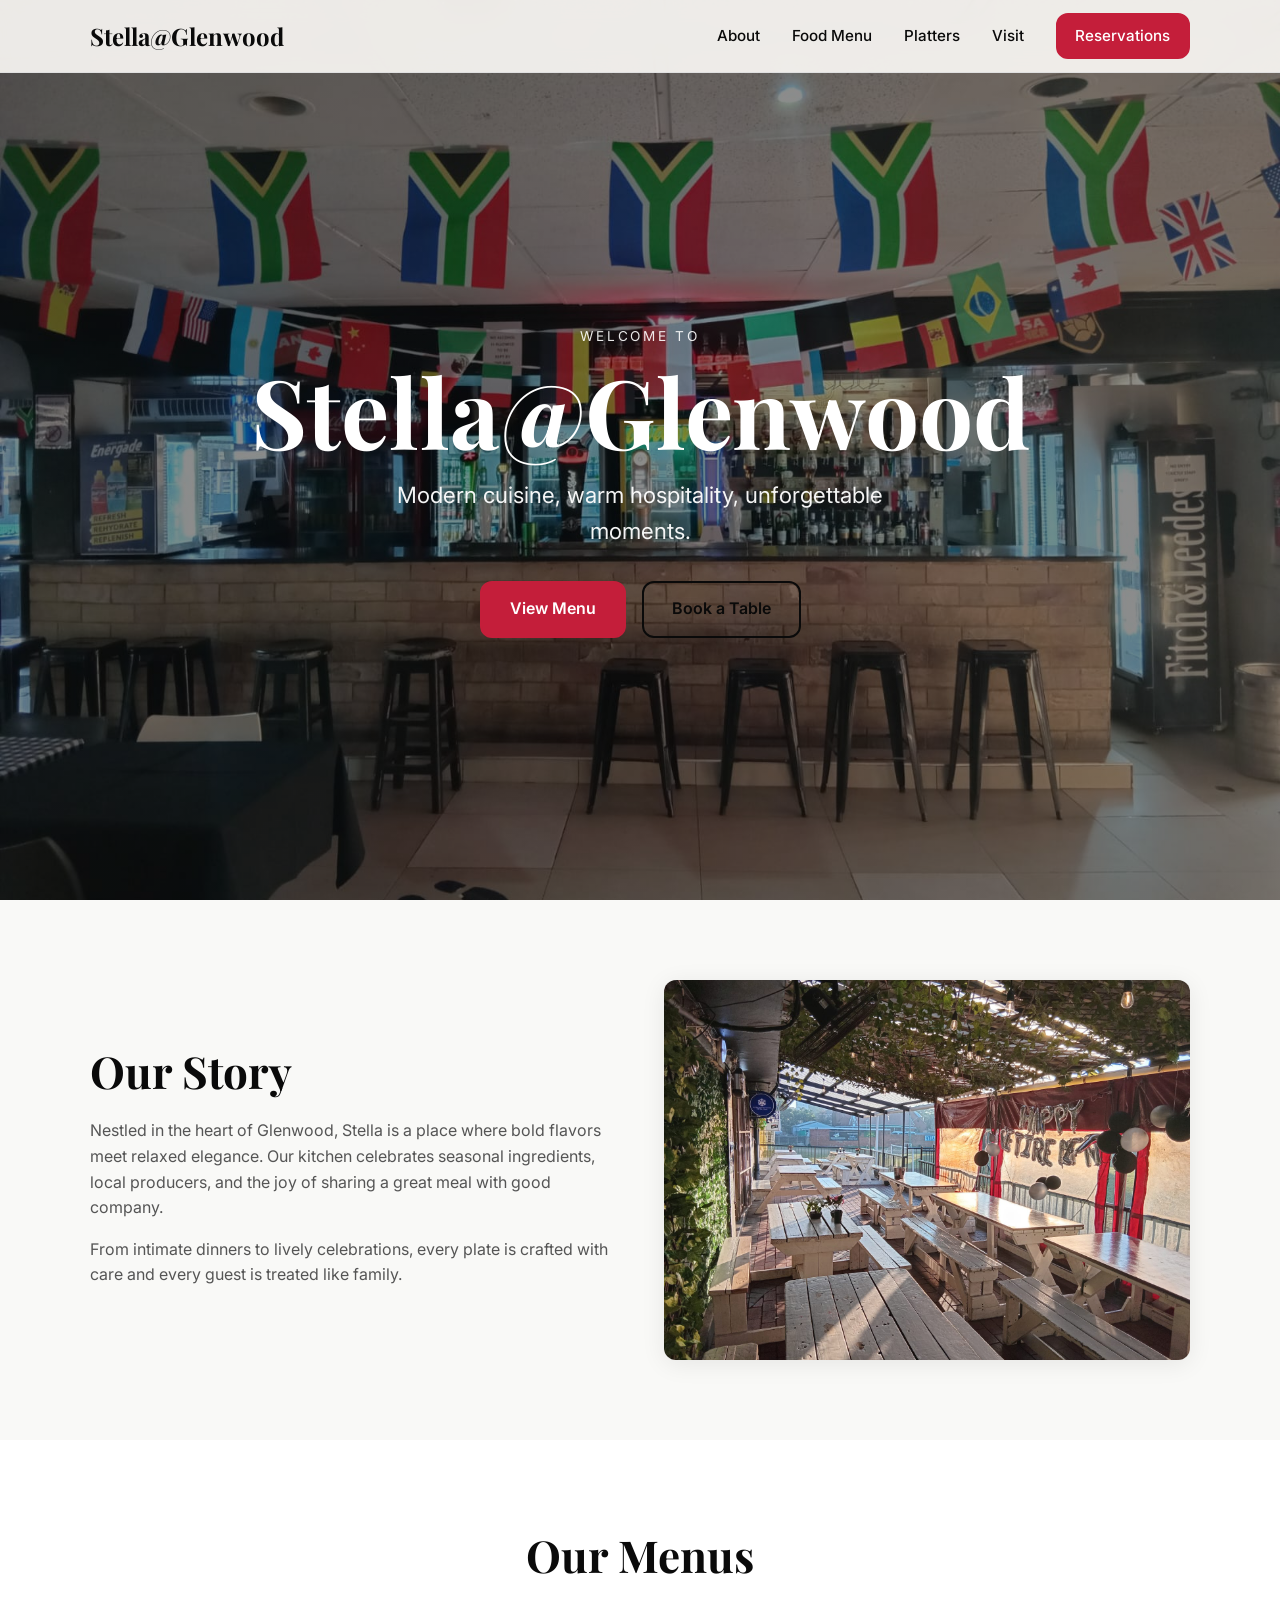
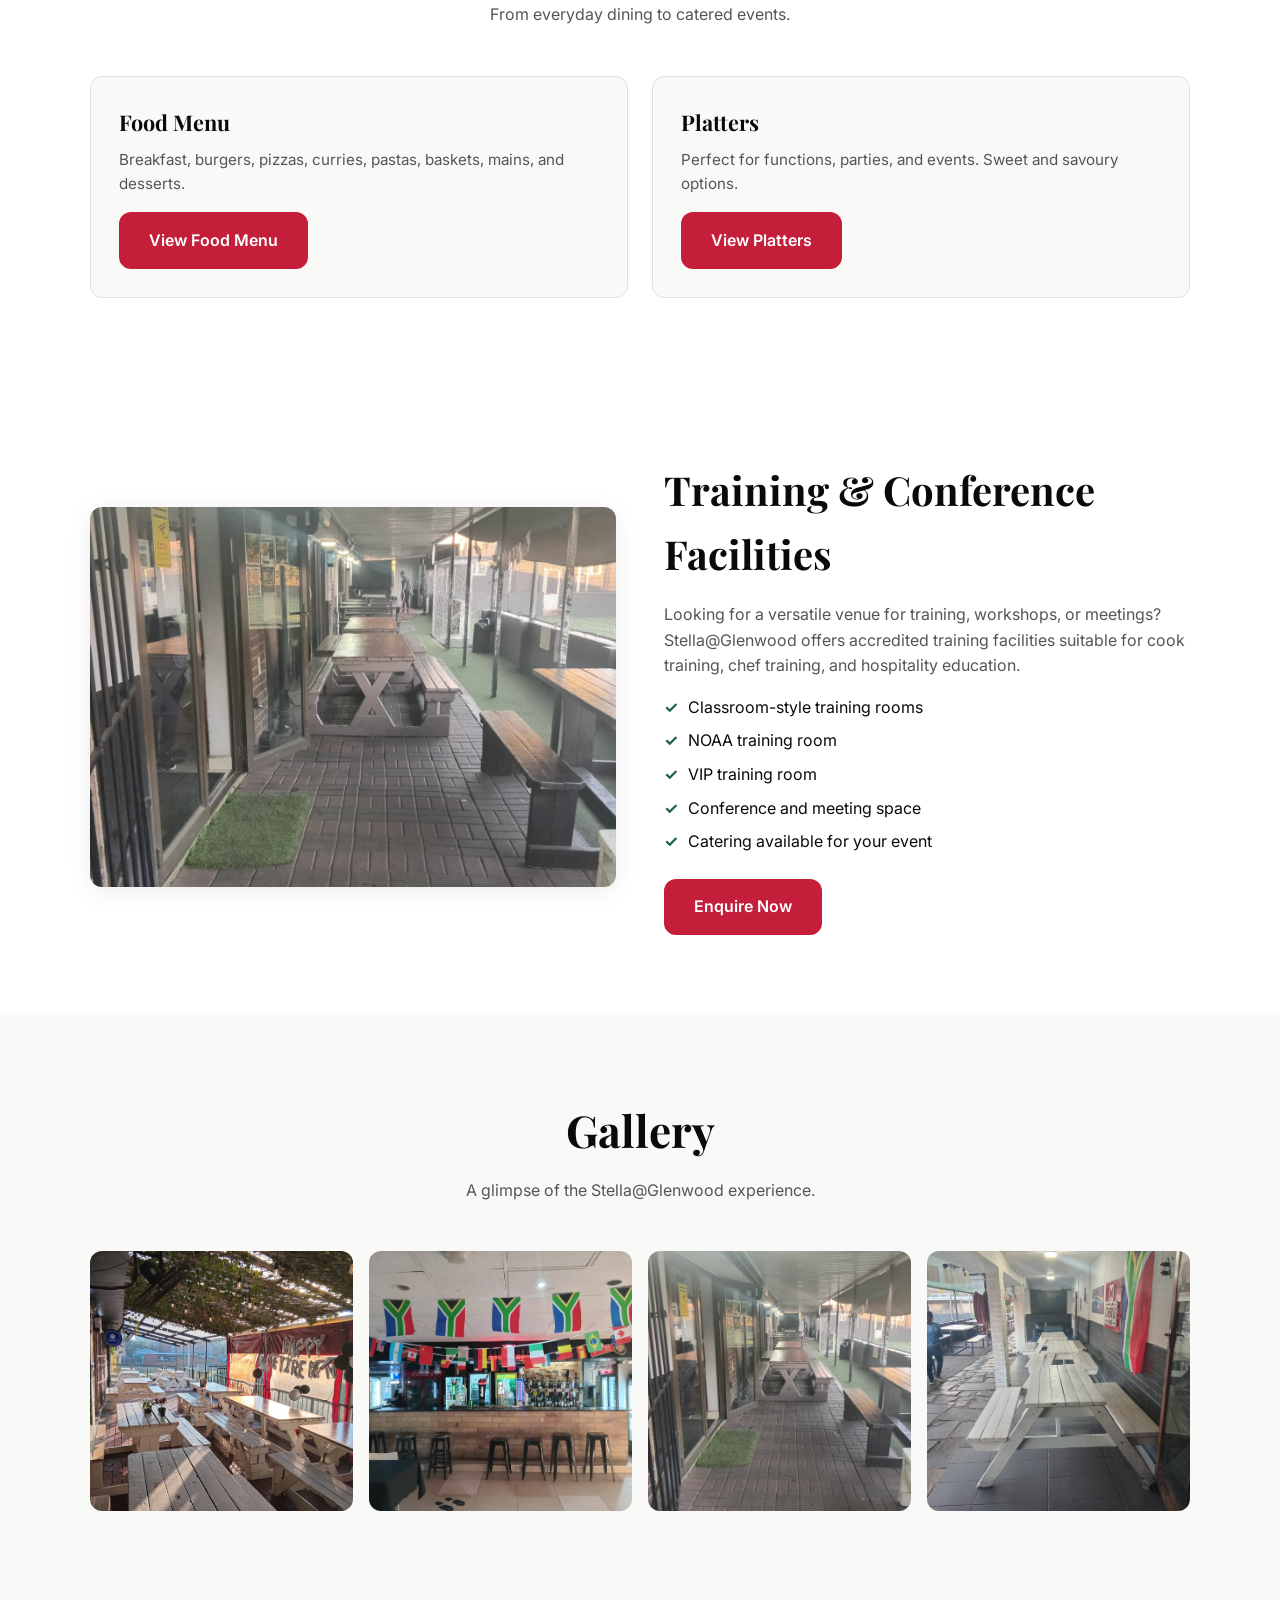
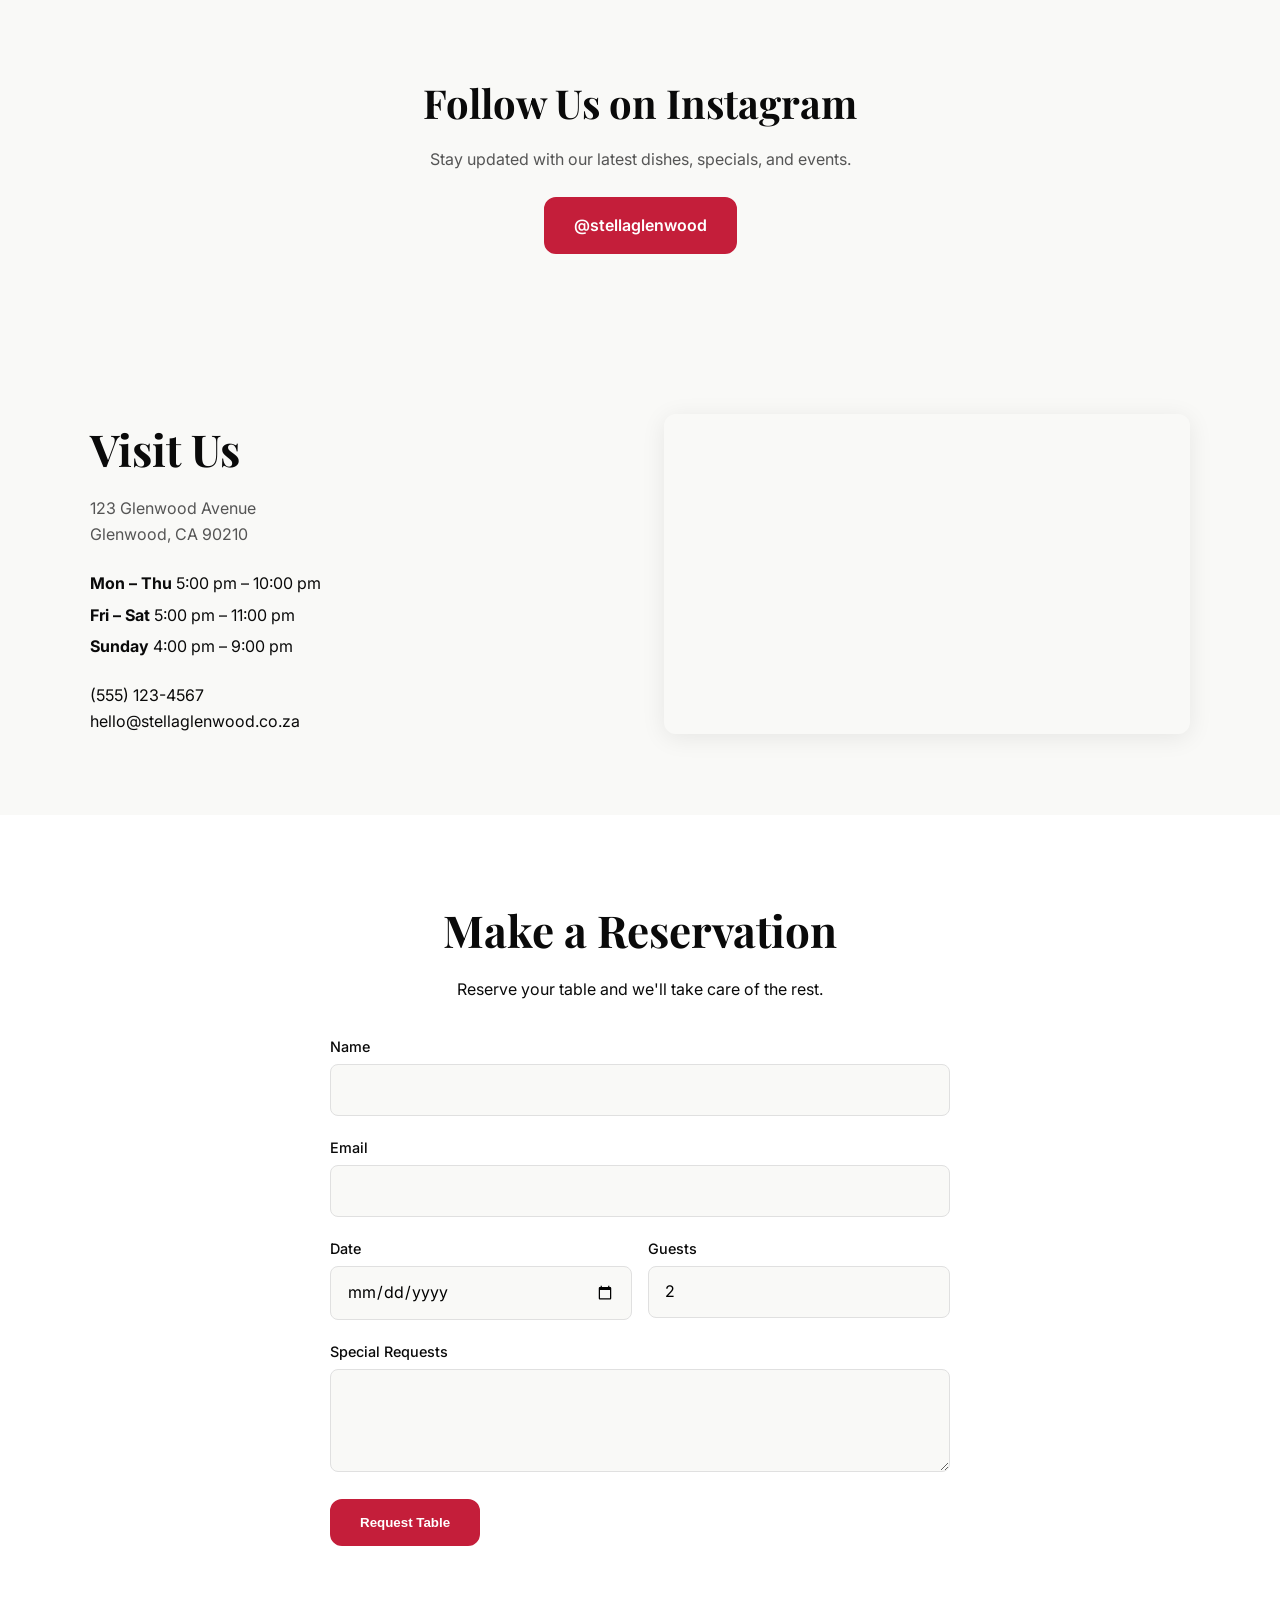
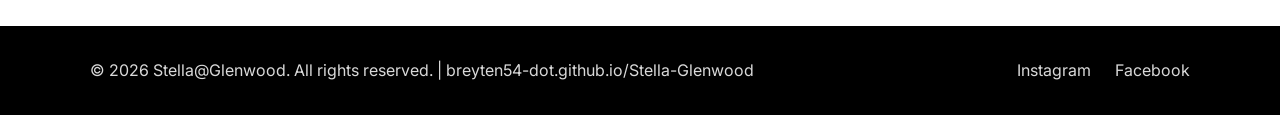
==== index.html @ 4b170357 "Add restaurant photos, gallery, and training/conference facilities section" ====
<!DOCTYPE html>
<html lang="en">
<head>
  <meta charset="UTF-8" />
  <meta name="viewport" content="width=device-width, initial-scale=1.0" />
  <title>Stella@Glenwood | Modern Dining in Glenwood</title>
  <meta name="description" content="Stella@Glenwood offers modern cuisine, warm hospitality, and unforgettable dining experiences in Glenwood, South Africa." />
  <link rel="canonical" href="https://breyten54-dot.github.io/Stella-Glenwood/" />
  <link rel="preconnect" href="https://fonts.googleapis.com" />
  <link rel="preconnect" href="https://fonts.gstatic.com" crossorigin />
  <link href="https://fonts.googleapis.com/css2?family=Playfair+Display:wght@500;700&family=Inter:wght@300;400;500;600&display=swap" rel="stylesheet" />
  <link rel="stylesheet" href="styles.css" />
</head>
<body>
  <header class="header">
    <nav class="nav container">
      <a href="#" class="logo">Stella@Glenwood</a>
      <button class="nav-toggle" aria-label="Open menu" aria-expanded="false">
        <span></span>
        <span></span>
        <span></span>
      </button>
      <ul class="nav-links">
        <li><a href="#about">About</a></li>
        <li><a href="menu.html">Food Menu</a></li>
        <li><a href="platters.html">Platters</a></li>
        <li><a href="#visit">Visit</a></li>
        <li><a href="#reservations" class="btn btn-small">Reservations</a></li>
      </ul>
    </nav>
  </header>

  <main>
    <section class="hero">
      <div class="hero-content">
        <p class="eyebrow">Welcome to</p>
        <h1>Stella@Glenwood</h1>
        <p class="hero-subtitle">Modern cuisine, warm hospitality, unforgettable moments.</p>
        <div class="hero-actions">
          <a href="#menu" class="btn">View Menu</a>
          <a href="#reservations" class="btn btn-outline">Book a Table</a>
        </div>
      </div>
    </section>

    <section id="about" class="about section">
      <div class="container grid two-col">
        <div class="about-text">
          <h2>Our Story</h2>
          <p>
            Nestled in the heart of Glenwood, Stella is a place where bold flavors meet
            relaxed elegance. Our kitchen celebrates seasonal ingredients, local producers,
            and the joy of sharing a great meal with good company.
          </p>
          <p>
            From intimate dinners to lively celebrations, every plate is crafted with care
            and every guest is treated like family.
          </p>
        </div>
        <div class="about-image" style="background-image: url('images/deck-seating.jpg');" aria-label="Stella Glenwood outdoor deck seating"></div>
      </div>
    </section>

    <section id="menu" class="menu section">
      <div class="container">
        <div class="section-header">
          <h2>Our Menus</h2>
          <p>From everyday dining to catered events.</p>
        </div>
        <div class="menu-grid">
          <article class="menu-card">
            <h3>Food Menu</h3>
            <p>Breakfast, burgers, pizzas, curries, pastas, baskets, mains, and desserts.</p>
            <a href="menu.html" class="btn">View Food Menu</a>
          </article>
          <article class="menu-card">
            <h3>Platters</h3>
            <p>Perfect for functions, parties, and events. Sweet and savoury options.</p>
            <a href="platters.html" class="btn">View Platters</a>
          </article>
        </div>
      </div>
    </section>

    <section id="facilities" class="facilities section">
      <div class="container grid two-col">
        <div class="facilities-image" style="background-image: url('images/outdoor-walkway.jpg');" aria-label="Stella Glenwood training and conference walkway"></div>
        <div class="facilities-text">
          <h2>Training & Conference Facilities</h2>
          <p>
            Looking for a versatile venue for training, workshops, or meetings?
            Stella@Glenwood offers accredited training facilities suitable for cook
            training, chef training, and hospitality education.
          </p>
          <ul>
            <li>Classroom-style training rooms</li>
            <li>NOAA training room</li>
            <li>VIP training room</li>
            <li>Conference and meeting space</li>
            <li>Catering available for your event</li>
          </ul>
          <a href="#reservations" class="btn">Enquire Now</a>
        </div>
      </div>
    </section>

    <section id="gallery" class="gallery section">
      <div class="container">
        <div class="section-header">
          <h2>Gallery</h2>
          <p>A glimpse of the Stella@Glenwood experience.</p>
        </div>
        <div class="gallery-grid">
          <img src="images/deck-seating.jpg" alt="Covered outdoor deck seating" />
          <img src="images/indoor-bar.jpg" alt="Indoor bar with flags" />
          <img src="images/outdoor-walkway.jpg" alt="Outdoor walkway seating" />
          <img src="images/outdoor-seating.jpg" alt="Outdoor seating area" />
        </div>
      </div>
    </section>

    <section id="instagram" class="instagram section">
      <div class="container narrow">
        <h2>Follow Us on Instagram</h2>
        <p>Stay updated with our latest dishes, specials, and events.</p>
        <a href="https://www.instagram.com/stellaglenwood" target="_blank" rel="noopener noreferrer" class="btn">
          @stellaglenwood
        </a>
      </div>
    </section>

    <section id="visit" class="visit section">
      <div class="container grid two-col">
        <div class="visit-info">
          <h2>Visit Us</h2>
          <address>
            123 Glenwood Avenue<br />
            Glenwood, CA 90210
          </address>
          <ul class="hours">
            <li><strong>Mon – Thu</strong> 5:00 pm – 10:00 pm</li>
            <li><strong>Fri – Sat</strong> 5:00 pm – 11:00 pm</li>
            <li><strong>Sunday</strong> 4:00 pm – 9:00 pm</li>
          </ul>
          <p>
            <a href="tel:+15551234567">(555) 123-4567</a><br />
            <a href="mailto:hello@stellaglenwood.co.za">hello@stellaglenwood.co.za</a>
          </p>
        </div>
        <div class="map">
          <iframe
            src="https://www.google.com/maps/embed?pb=!1m18!1m12!1m3!1d3306.0!2d-118.25!3d34.05!2m3!1f0!2f0!3f0!3m2!1i1024!2i768!4f13.1!3m3!1m2!1s0x0%3A0x0!2zMzTCsDAzJzAwLjAiTiAxMTgswrAxNScwMC4wIlc!5e0!3m2!1sen!2sus!4v1"
            width="100%"
            height="100%"
            style="border:0;"
            allowfullscreen=""
            loading="lazy"
            referrerpolicy="no-referrer-when-downgrade"
            title="Stella@Glenwood location"
          ></iframe>
        </div>
      </div>
    </section>

    <section id="reservations" class="reservations section">
      <div class="container narrow">
        <h2>Make a Reservation</h2>
        <p>Reserve your table and we'll take care of the rest.</p>
        <form class="reservation-form" action="#" method="post">
          <div class="form-group">
            <label for="name">Name</label>
            <input type="text" id="name" name="name" required />
          </div>
          <div class="form-group">
            <label for="email">Email</label>
            <input type="email" id="email" name="email" required />
          </div>
          <div class="form-row">
            <div class="form-group">
              <label for="date">Date</label>
              <input type="date" id="date" name="date" required />
            </div>
            <div class="form-group">
              <label for="guests">Guests</label>
              <input type="number" id="guests" name="guests" min="1" max="20" value="2" required />
            </div>
          </div>
          <div class="form-group">
            <label for="requests">Special Requests</label>
            <textarea id="requests" name="requests" rows="3"></textarea>
          </div>
          <button type="submit" class="btn">Request Table</button>
        </form>
      </div>
    </section>
  </main>

  <footer class="footer">
    <div class="container">
      <p>&copy; <span id="year"></span> Stella@Glenwood. All rights reserved. | <a href="https://breyten54-dot.github.io/Stella-Glenwood/">breyten54-dot.github.io/Stella-Glenwood</a></p>
      <div class="socials">
        <a href="https://www.instagram.com/stellaglenwood" target="_blank" rel="noopener noreferrer" aria-label="Instagram">Instagram</a>
        <a href="https://www.facebook.com" target="_blank" rel="noopener noreferrer" aria-label="Facebook">Facebook</a>
      </div>
    </div>
  </footer>

  <script src="script.js"></script>
</body>
</html>
---- styles.css ----
:root {
  --color-bg: #f9f9f7;
  --color-surface: #ffffff;
  --color-text: #0a0a0a;
  --color-muted: #555555;
  --color-accent: #c41e3a;
  --color-accent-dark: #9e1830;
  --color-secondary: #1f5f3f;
  --color-secondary-light: #e8f3ec;
  --color-border: #e0e0e0;
  --font-display: 'Playfair Display', serif;
  --font-body: 'Inter', sans-serif;
  --shadow: 0 4px 24px rgba(0, 0, 0, 0.08);
  --radius: 12px;
}

* {
  box-sizing: border-box;
  margin: 0;
  padding: 0;
}

html {
  scroll-behavior: smooth;
}

body {
  font-family: var(--font-body);
  color: var(--color-text);
  background-color: var(--color-bg);
  line-height: 1.6;
}

a {
  color: inherit;
  text-decoration: none;
}

img {
  max-width: 100%;
  display: block;
}

.container {
  width: min(90%, 1100px);
  margin-inline: auto;
}

.container.narrow {
  max-width: 620px;
}

.section {
  padding-block: 5rem;
}

/* Header */
.header {
  position: fixed;
  inset: 0 0 auto 0;
  z-index: 100;
  background: rgba(250, 248, 245, 0.92);
  backdrop-filter: blur(10px);
  border-bottom: 1px solid var(--color-border);
}

.nav {
  display: flex;
  align-items: center;
  justify-content: space-between;
  height: 72px;
}

.logo {
  font-family: var(--font-display);
  font-size: 1.5rem;
  font-weight: 700;
  color: var(--color-text);
}

.logo:hover {
  color: var(--color-accent);
}

.nav-links {
  display: flex;
  align-items: center;
  gap: 2rem;
  list-style: none;
}

.nav-links a {
  font-weight: 500;
  font-size: 0.95rem;
  transition: color 0.2s;
}

.nav-links a:hover {
  color: var(--color-accent);
}

.nav-toggle {
  display: none;
  flex-direction: column;
  gap: 5px;
  background: none;
  border: none;
  cursor: pointer;
}

.nav-toggle span {
  display: block;
  width: 26px;
  height: 2px;
  background: var(--color-text);
  transition: transform 0.3s, opacity 0.3s;
}

/* Buttons */
.btn {
  display: inline-block;
  padding: 0.85rem 1.75rem;
  background: var(--color-accent);
  color: #fff;
  font-weight: 600;
  border-radius: var(--radius);
  border: 2px solid var(--color-accent);
  cursor: pointer;
  transition: background 0.2s, border-color 0.2s, transform 0.2s;
}

.btn:hover {
  background: var(--color-secondary);
  border-color: var(--color-secondary);
  transform: translateY(-1px);
}

.btn-outline {
  background: transparent;
  color: var(--color-text);
  border-color: var(--color-text);
}

.btn-outline:hover {
  background: var(--color-text);
  color: #fff;
}

.btn-small {
  padding: 0.55rem 1.1rem;
  font-size: 0.9rem;
}

/* Hero */
.hero {
  min-height: 100vh;
  display: flex;
  align-items: center;
  justify-content: center;
  text-align: center;
  background:
    linear-gradient(rgba(0, 0, 0, 0.45), rgba(0, 0, 0, 0.45)),
    url('images/indoor-bar.jpg')
      center/cover no-repeat;
  color: #fff;
  padding: 8rem 1.5rem 4rem;
}

.eyebrow {
  text-transform: uppercase;
  letter-spacing: 0.2em;
  font-size: 0.85rem;
  margin-bottom: 0.75rem;
  opacity: 0.9;
}

.hero h1 {
  font-family: var(--font-display);
  font-size: clamp(3rem, 8vw, 6rem);
  font-weight: 700;
  line-height: 1.05;
  margin-bottom: 1rem;
}

.hero-subtitle {
  font-size: clamp(1.1rem, 2.5vw, 1.4rem);
  max-width: 560px;
  margin: 0 auto 2rem;
  opacity: 0.95;
}

.hero-actions {
  display: flex;
  gap: 1rem;
  justify-content: center;
  flex-wrap: wrap;
}

/* Sections */
.section-header {
  text-align: center;
  margin-bottom: 3rem;
}

.section-header h2,
.about h2,
.visit h2,
.reservations h2 {
  font-family: var(--font-display);
  font-size: clamp(2rem, 4vw, 2.75rem);
  margin-bottom: 0.75rem;
}

.section-header p {
  color: var(--color-muted);
}

/* Grid */
.grid.two-col {
  display: grid;
  grid-template-columns: 1fr 1fr;
  gap: 3rem;
  align-items: center;
}

.about-text p {
  color: var(--color-muted);
  margin-bottom: 1rem;
}

.about-image {
  min-height: 380px;
  border-radius: var(--radius);
  background: center/cover no-repeat;
  box-shadow: var(--shadow);
}

/* Menu */
.menu {
  background-color: var(--color-surface);
}

.menu-grid {
  display: grid;
  grid-template-columns: repeat(auto-fit, minmax(260px, 1fr));
  gap: 1.5rem;
}

.menu-card {
  padding: 1.75rem;
  border: 1px solid var(--color-border);
  border-radius: var(--radius);
  background: var(--color-bg);
  transition: transform 0.2s, box-shadow 0.2s, border-color 0.2s;
}

.menu-card:hover {
  transform: translateY(-4px);
  box-shadow: var(--shadow);
  border-color: var(--color-secondary);
}

.menu-card h3 {
  font-family: var(--font-display);
  font-size: 1.35rem;
  margin-bottom: 0.5rem;
}

.menu-card p {
  color: var(--color-muted);
  font-size: 0.95rem;
  margin-bottom: 1rem;
}

.price {
  font-weight: 600;
  color: var(--color-secondary);
  font-size: 1.1rem;
}

/* Visit */
.visit-info address {
  font-style: normal;
  color: var(--color-muted);
  margin-bottom: 1.5rem;
}

.hours {
  list-style: none;
  margin-bottom: 1.5rem;
}

.hours li {
  margin-bottom: 0.35rem;
}

.visit-info a:hover {
  color: var(--color-accent);
}

.map {
  min-height: 320px;
  border-radius: var(--radius);
  overflow: hidden;
  box-shadow: var(--shadow);
}

.map iframe {
  width: 100%;
  height: 320px;
  display: block;
}

/* Reservations */
.reservations {
  background-color: var(--color-surface);
  text-align: center;
}

.reservation-form {
  margin-top: 2rem;
  text-align: left;
}

.form-group {
  margin-bottom: 1.25rem;
}

.form-row {
  display: grid;
  grid-template-columns: 1fr 1fr;
  gap: 1rem;
}

label {
  display: block;
  font-size: 0.9rem;
  font-weight: 500;
  margin-bottom: 0.4rem;
}

input,
textarea {
  width: 100%;
  padding: 0.75rem 1rem;
  border: 1px solid var(--color-border);
  border-radius: 8px;
  font: inherit;
  background: var(--color-bg);
  transition: border-color 0.2s;
}

input:focus,
textarea:focus {
  outline: none;
  border-color: var(--color-secondary);
}

/* Page Hero */
.page-hero {
  min-height: 45vh;
  display: flex;
  align-items: center;
  justify-content: center;
  text-align: center;
  background:
    linear-gradient(rgba(0, 0, 0, 0.5), rgba(0, 0, 0, 0.5)),
    url('images/deck-seating.jpg')
      center/cover no-repeat;
  color: #fff;
  padding: 8rem 1.5rem 4rem;
}

.platters-hero {
  background:
    linear-gradient(rgba(0, 0, 0, 0.5), rgba(0, 0, 0, 0.5)),
    url('images/outdoor-seating.jpg')
      center/cover no-repeat;
}

.page-hero h1 {
  font-family: var(--font-display);
  font-size: clamp(2.5rem, 6vw, 4rem);
  margin-bottom: 0.5rem;
}

.page-hero p {
  font-size: 1.15rem;
  opacity: 0.95;
}

/* Menu Pages */
.menu-section {
  background: var(--color-surface);
}

.menu-category {
  margin-bottom: 3.5rem;
}

.menu-category h2 {
  font-family: var(--font-display);
  font-size: 1.75rem;
  color: var(--color-text);
  margin-bottom: 1.25rem;
  padding-bottom: 0.5rem;
  border-bottom: 2px solid var(--color-accent);
  display: inline-block;
}

.menu-note {
  color: var(--color-muted);
  font-size: 0.95rem;
  font-style: italic;
  margin-bottom: 1rem;
}

.menu-note-inline {
  font-family: var(--font-body);
  font-size: 0.85rem;
  font-weight: 400;
  color: var(--color-muted);
  font-style: italic;
  margin-left: 0.5rem;
}

.menu-item {
  display: flex;
  align-items: baseline;
  justify-content: space-between;
  gap: 0.75rem;
  font-weight: 600;
  font-size: 1.05rem;
  margin-top: 1rem;
}

.menu-item .dots {
  flex: 1;
  border-bottom: 1px dotted var(--color-border);
  margin-bottom: 0.35rem;
}

.menu-item span:first-child {
  flex-shrink: 0;
  max-width: 75%;
}

.menu-item span:last-child {
  flex-shrink: 0;
  color: var(--color-secondary);
  font-weight: 700;
}

.menu-desc {
  color: var(--color-muted);
  font-size: 0.95rem;
  margin-top: 0.25rem;
  margin-bottom: 0.5rem;
}

.platter-cta {
  text-align: center;
  padding: 2.5rem;
  background: var(--color-bg);
  border-radius: var(--radius);
  border: 1px solid var(--color-border);
  margin-top: 2rem;
}

.platter-cta h3 {
  font-family: var(--font-display);
  font-size: 1.5rem;
  margin-bottom: 0.5rem;
}

.platter-cta p {
  color: var(--color-muted);
  margin-bottom: 0.75rem;
}

.platter-cta a {
  color: var(--color-accent);
  font-weight: 600;
}

.platter-cta a:hover {
  color: var(--color-secondary);
}

/* Instagram Section */
/* Facilities */
.facilities {
  background: var(--color-surface);
}

.facilities-text h2 {
  font-family: var(--font-display);
  font-size: clamp(1.75rem, 4vw, 2.5rem);
  margin-bottom: 1rem;
}

.facilities-text p {
  color: var(--color-muted);
  margin-bottom: 1rem;
}

.facilities-text ul {
  list-style: none;
  margin-bottom: 1.5rem;
}

.facilities-text li {
  padding-left: 1.5rem;
  position: relative;
  margin-bottom: 0.5rem;
}

.facilities-text li::before {
  content: '✓';
  position: absolute;
  left: 0;
  color: var(--color-secondary);
  font-weight: 700;
}

.facilities-image {
  min-height: 380px;
  border-radius: var(--radius);
  background: center/cover no-repeat;
  box-shadow: var(--shadow);
}

/* Gallery */
.gallery {
  background: var(--color-bg);
}

.gallery-grid {
  display: grid;
  grid-template-columns: repeat(auto-fit, minmax(260px, 1fr));
  gap: 1rem;
}

.gallery-grid img {
  width: 100%;
  height: 260px;
  object-fit: cover;
  border-radius: var(--radius);
  transition: transform 0.2s, box-shadow 0.2s;
}

.gallery-grid img:hover {
  transform: translateY(-4px);
  box-shadow: var(--shadow);
}

/* Instagram */
.instagram {
  text-align: center;
}

.instagram h2 {
  font-family: var(--font-display);
  font-size: clamp(1.75rem, 4vw, 2.5rem);
  margin-bottom: 0.75rem;
}

.instagram p {
  color: var(--color-muted);
  margin-bottom: 1.5rem;
}

/* Footer */
.footer {
  background: #000000;
  color: rgba(255, 255, 255, 0.85);
  padding-block: 2rem;
}

.footer .container {
  display: flex;
  justify-content: space-between;
  align-items: center;
  gap: 1rem;
  flex-wrap: wrap;
}

.socials {
  display: flex;
  gap: 1.5rem;
}

.socials a:hover {
  color: var(--color-accent);
}

/* Responsive */
@media (max-width: 768px) {
  .nav-links {
    position: fixed;
    inset: 72px 0 auto 0;
    flex-direction: column;
    background: var(--color-bg);
    padding: 2rem;
    gap: 1.25rem;
    border-bottom: 1px solid var(--color-border);
    transform: translateY(-150%);
    opacity: 0;
    transition: transform 0.35s, opacity 0.35s;
    pointer-events: none;
  }

  .nav-links.open {
    transform: translateY(0);
    opacity: 1;
    pointer-events: auto;
  }

  .nav-toggle {
    display: flex;
  }

  .nav-toggle[aria-expanded="true"] span:nth-child(1) {
    transform: translateY(7px) rotate(45deg);
  }

  .nav-toggle[aria-expanded="true"] span:nth-child(2) {
    opacity: 0;
  }

  .nav-toggle[aria-expanded="true"] span:nth-child(3) {
    transform: translateY(-7px) rotate(-45deg);
  }

  .grid.two-col {
    grid-template-columns: 1fr;
  }

  .about-image {
    order: -1;
    min-height: 260px;
  }

  .form-row {
    grid-template-columns: 1fr;
  }

  .hero-actions .btn {
    width: 100%;
  }
}
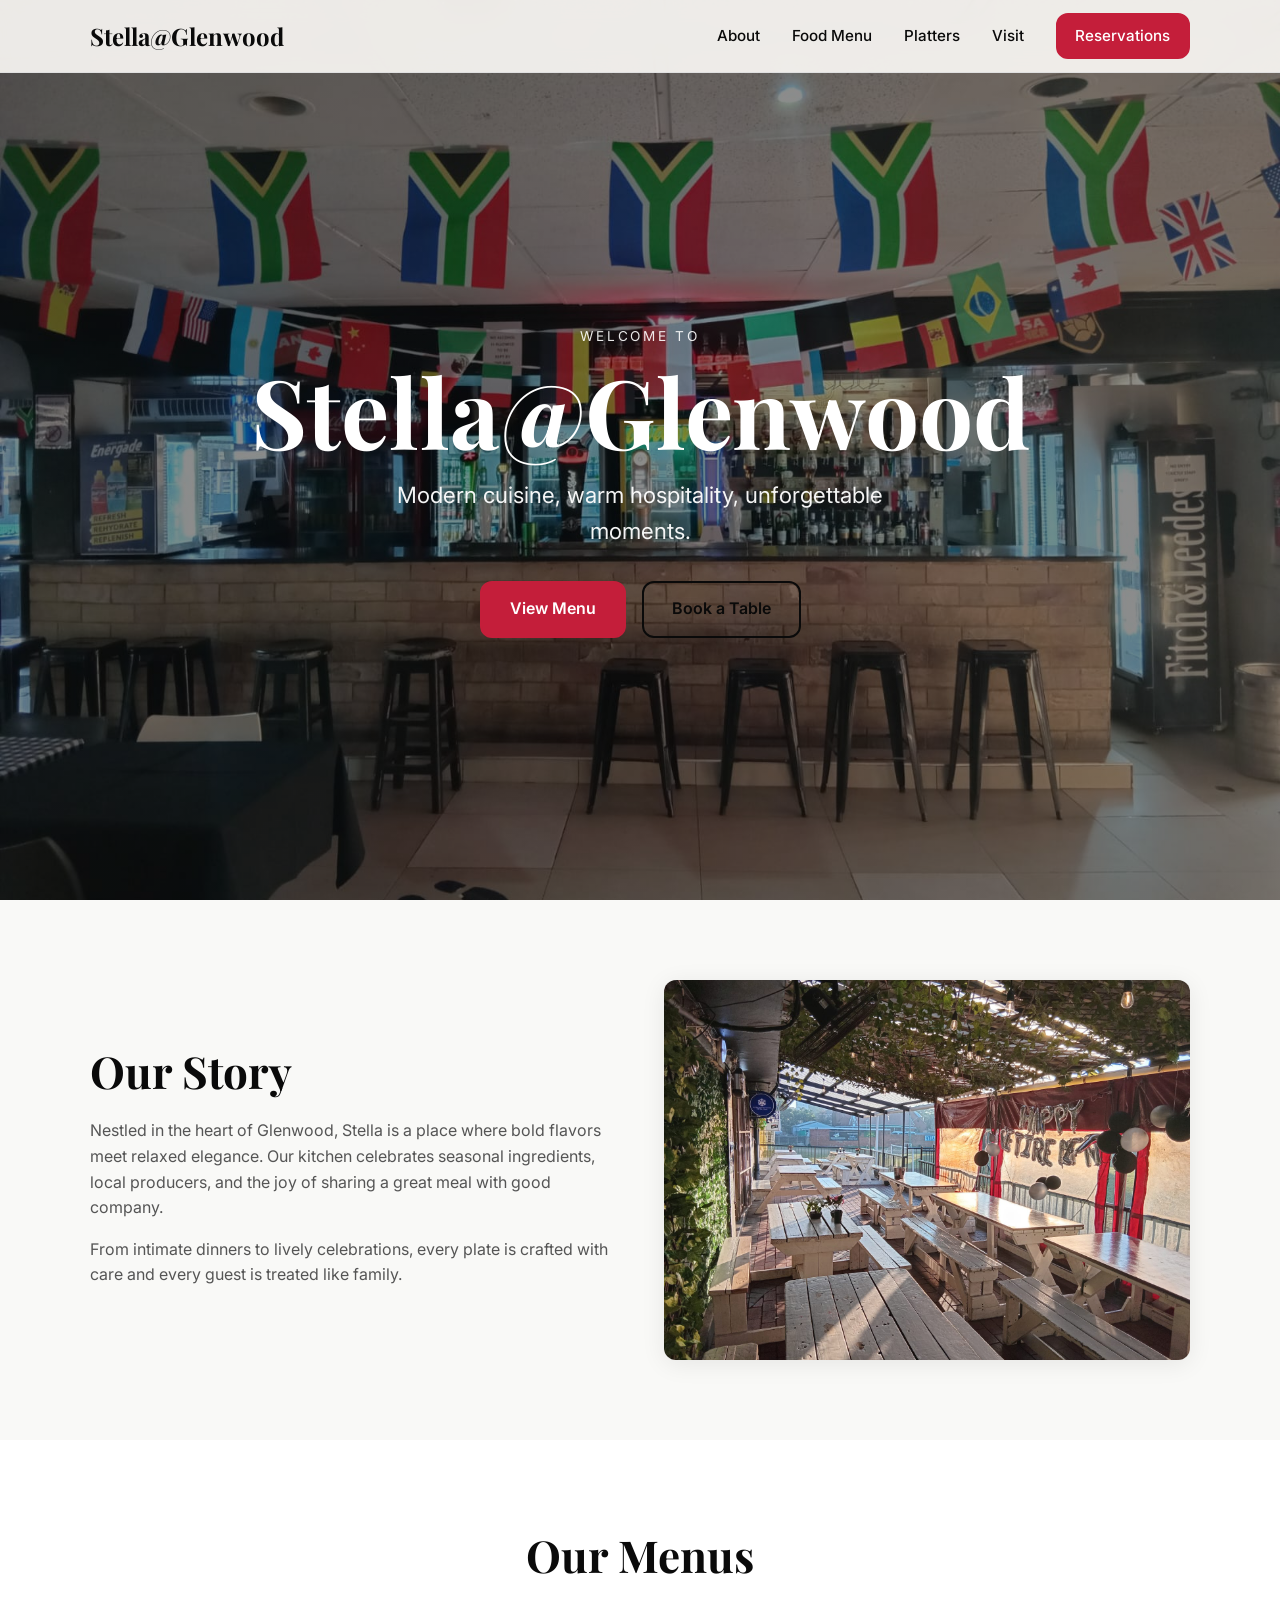
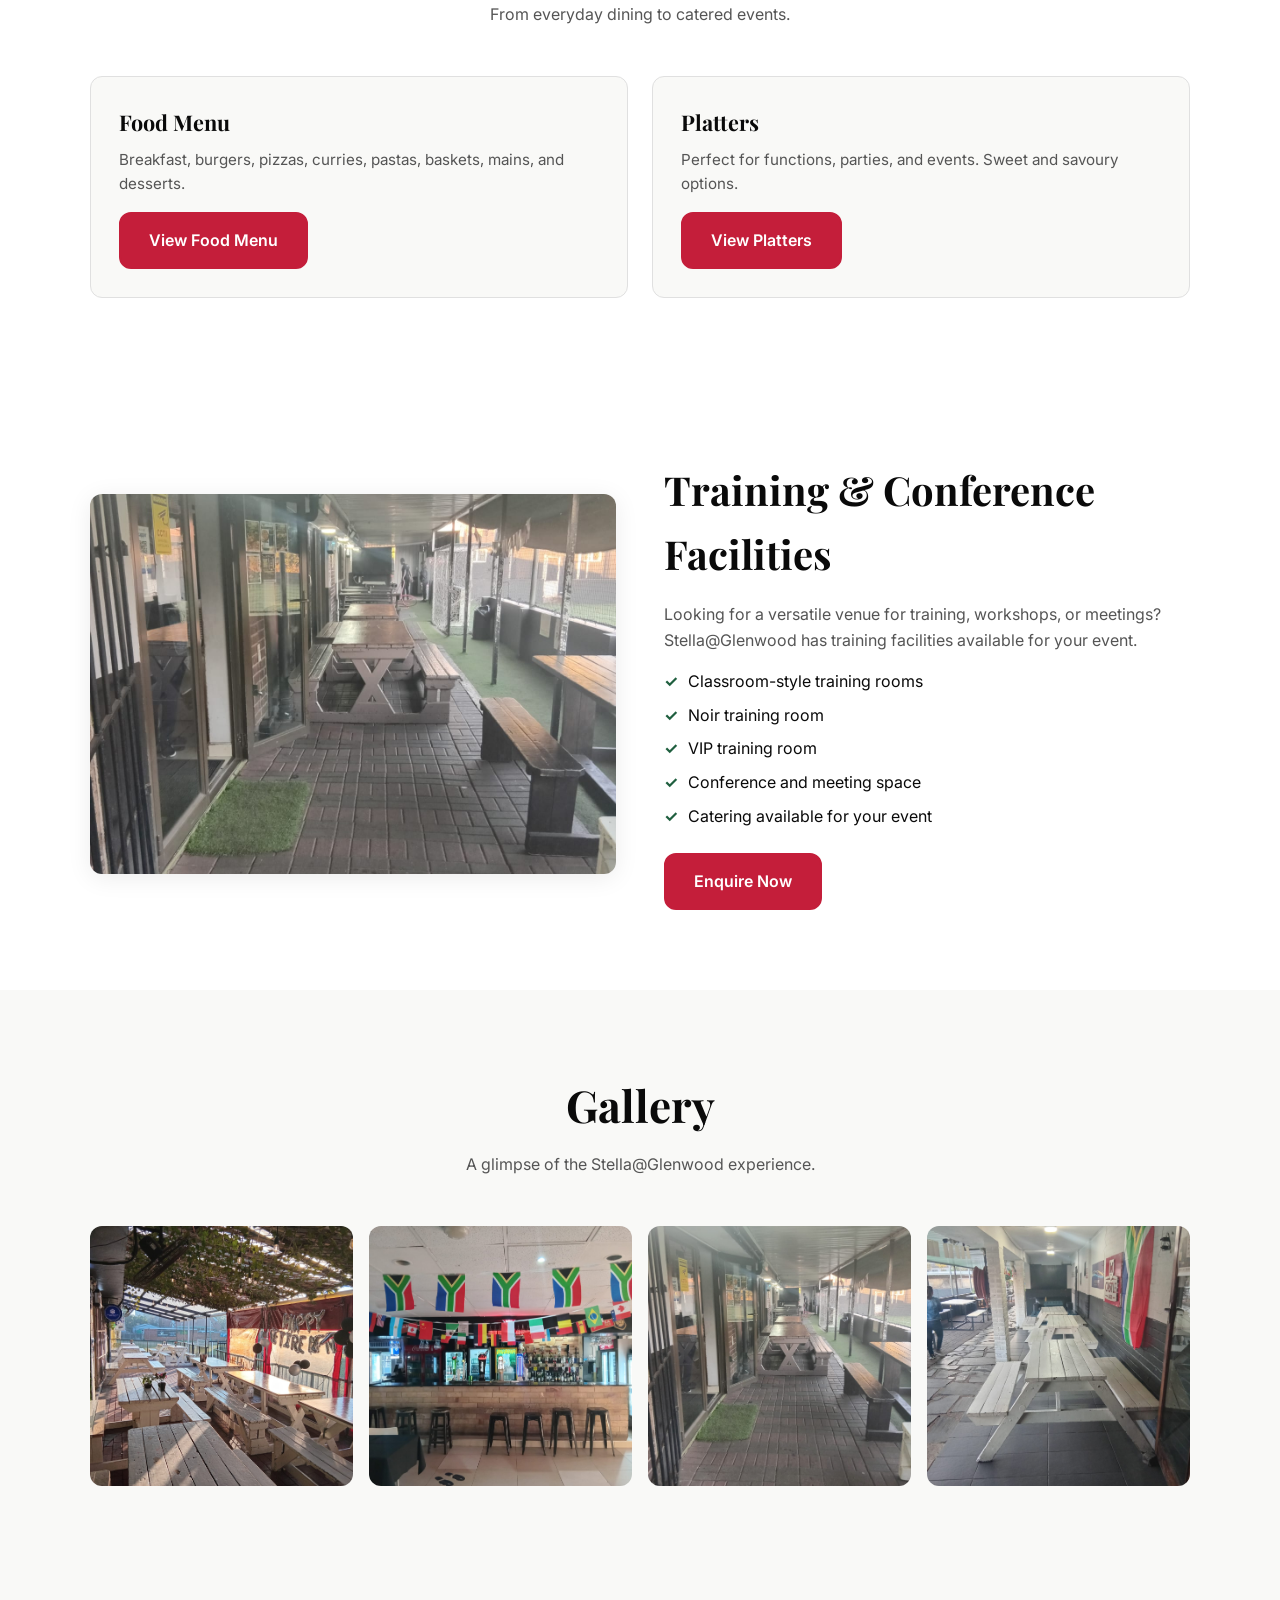
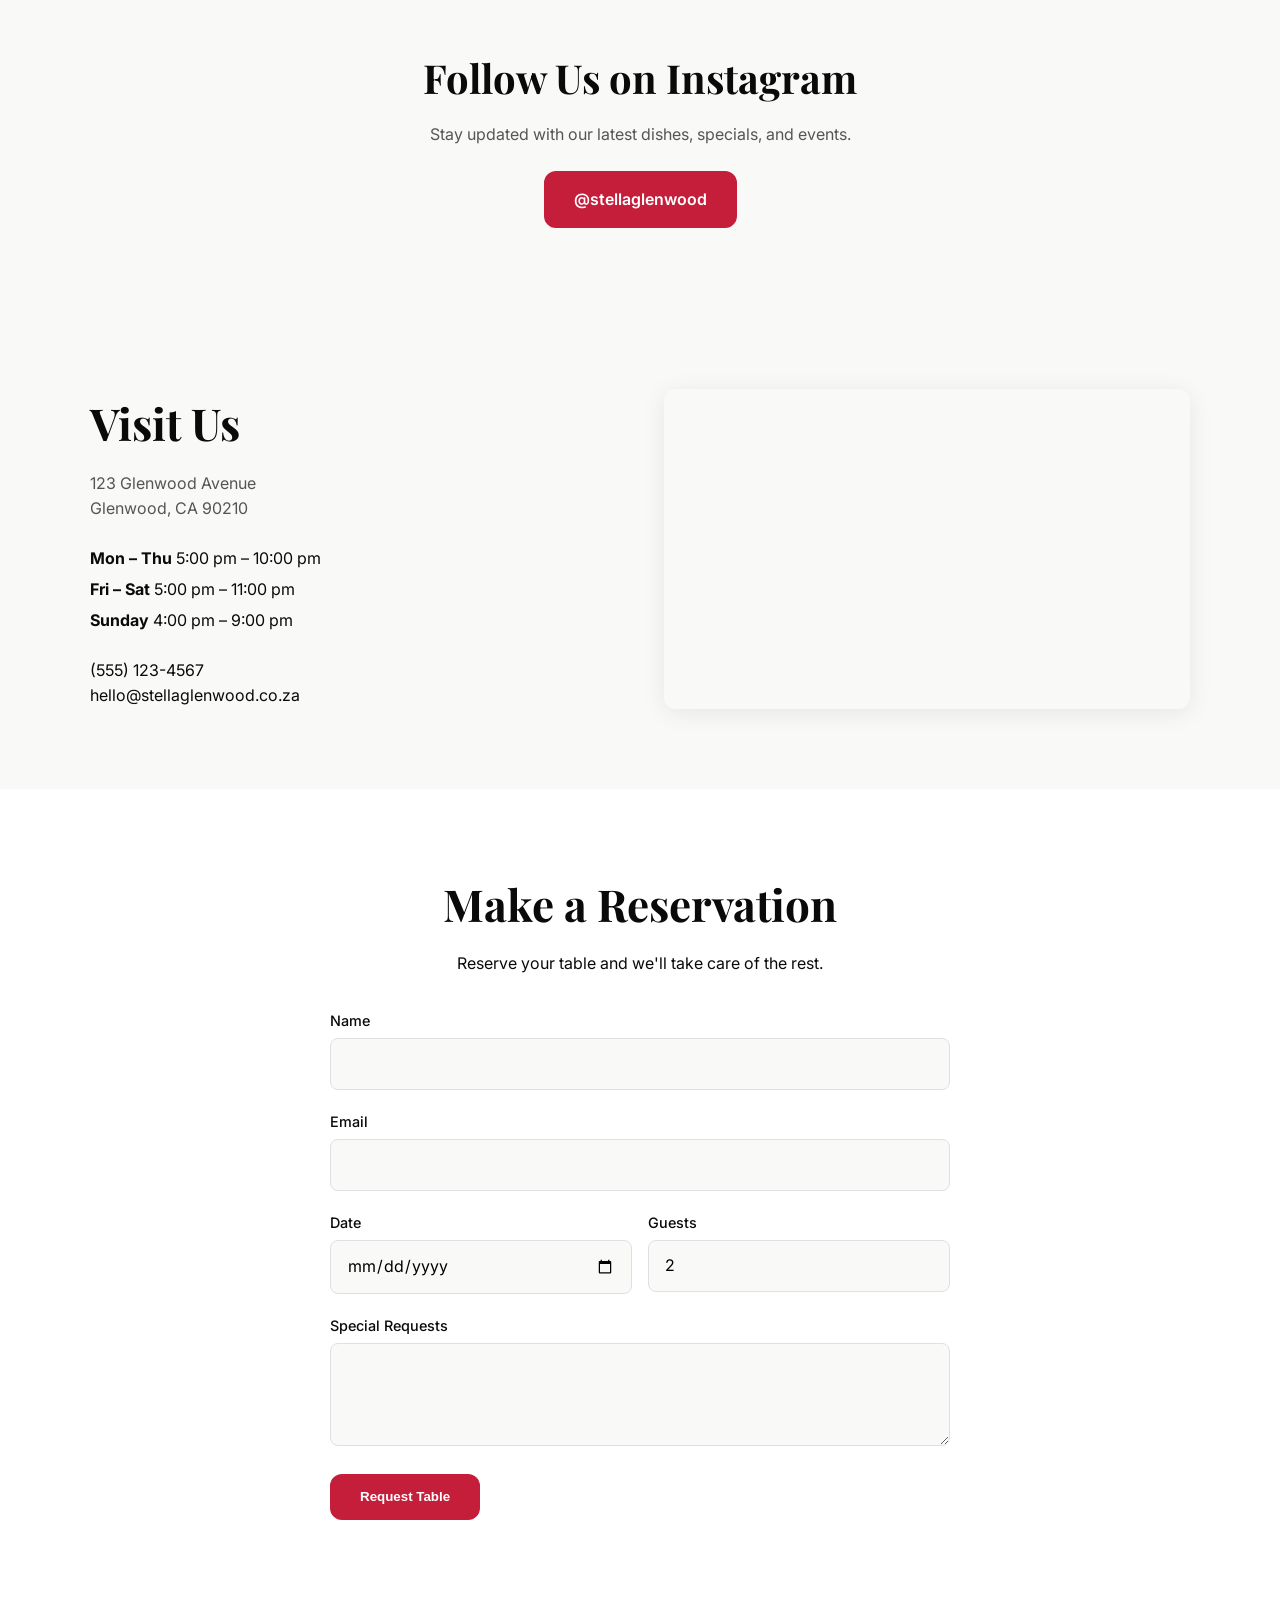
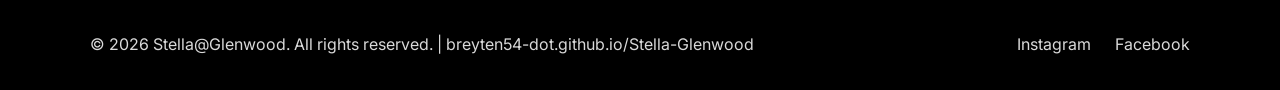
==== commit 3a0fc5a3: "Update training facilities wording: NOAA to Noir, remove accreditation" ====
--- a/index.html
+++ b/index.html
@@ -89,12 +89,11 @@
           <h2>Training & Conference Facilities</h2>
           <p>
             Looking for a versatile venue for training, workshops, or meetings?
-            Stella@Glenwood offers accredited training facilities suitable for cook
-            training, chef training, and hospitality education.
+            Stella@Glenwood has training facilities available for your event.
           </p>
           <ul>
             <li>Classroom-style training rooms</li>
-            <li>NOAA training room</li>
+            <li>Noir training room</li>
             <li>VIP training room</li>
             <li>Conference and meeting space</li>
             <li>Catering available for your event</li>
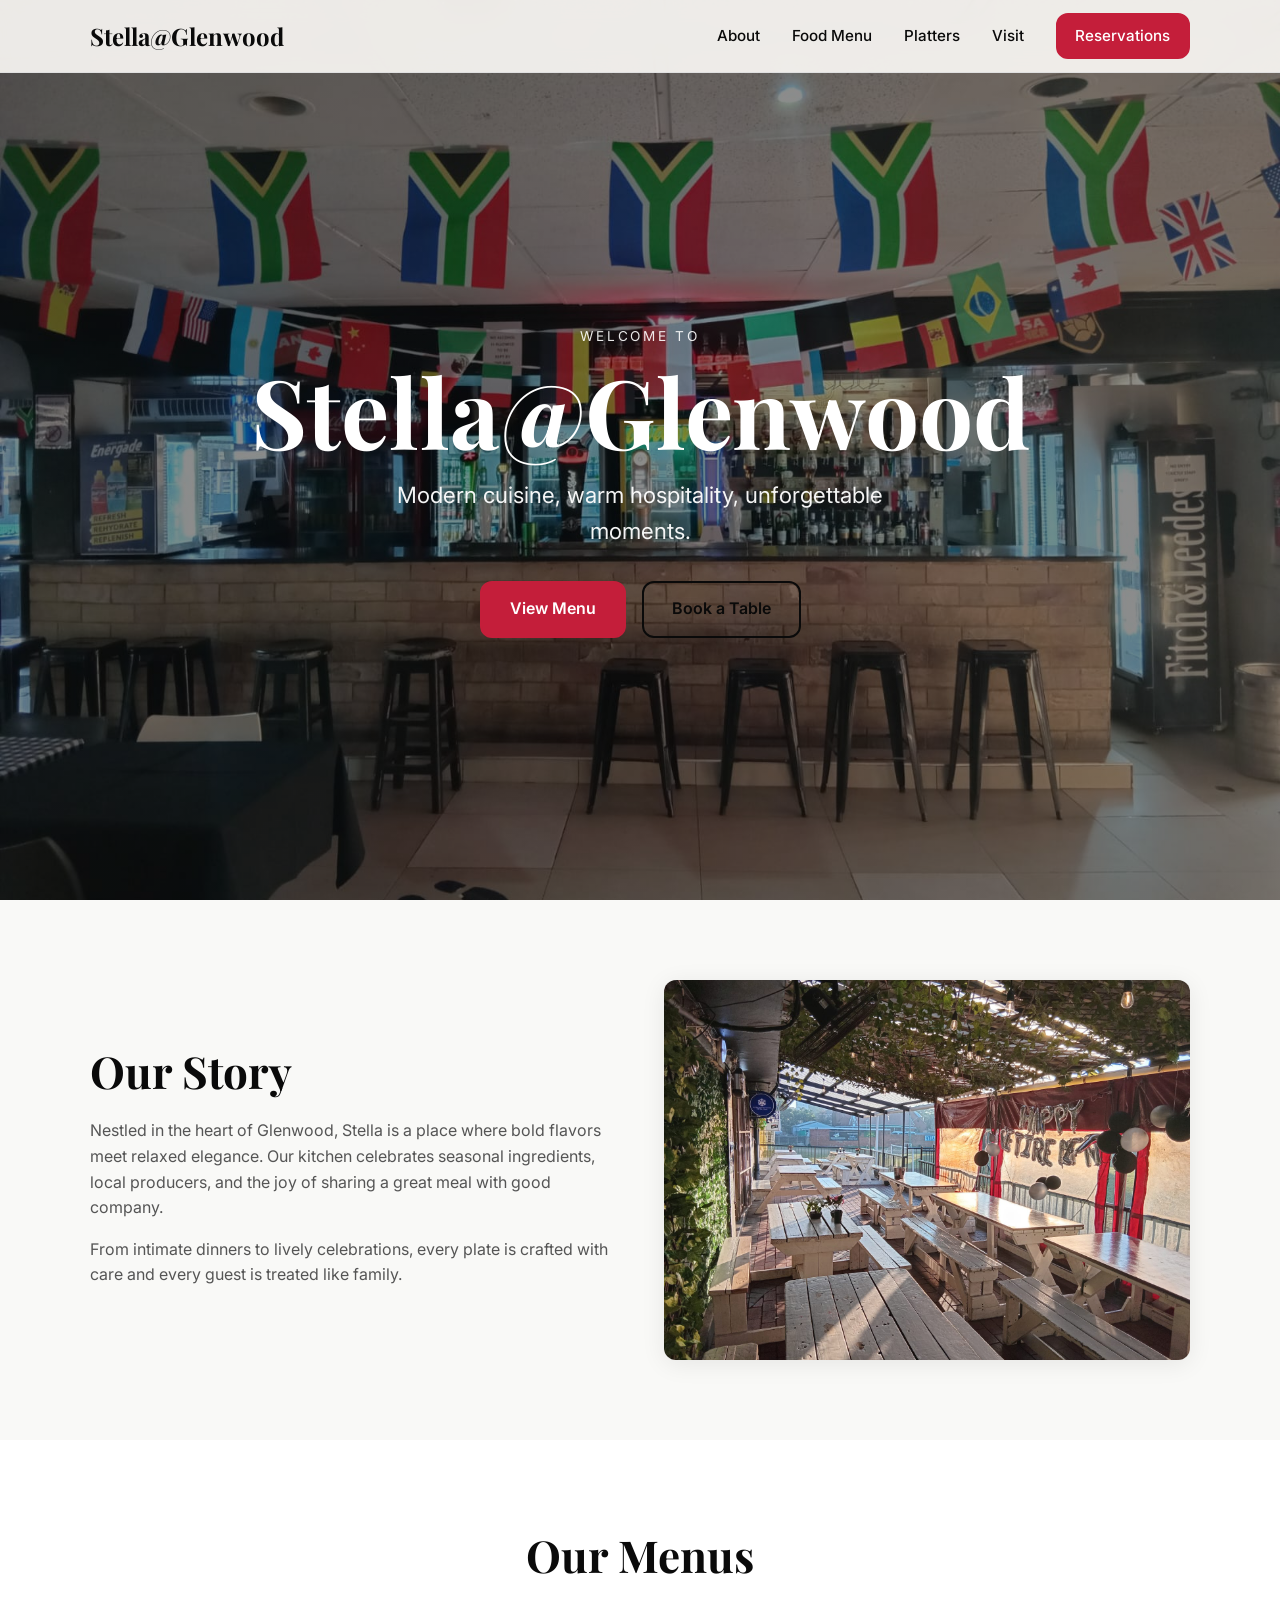
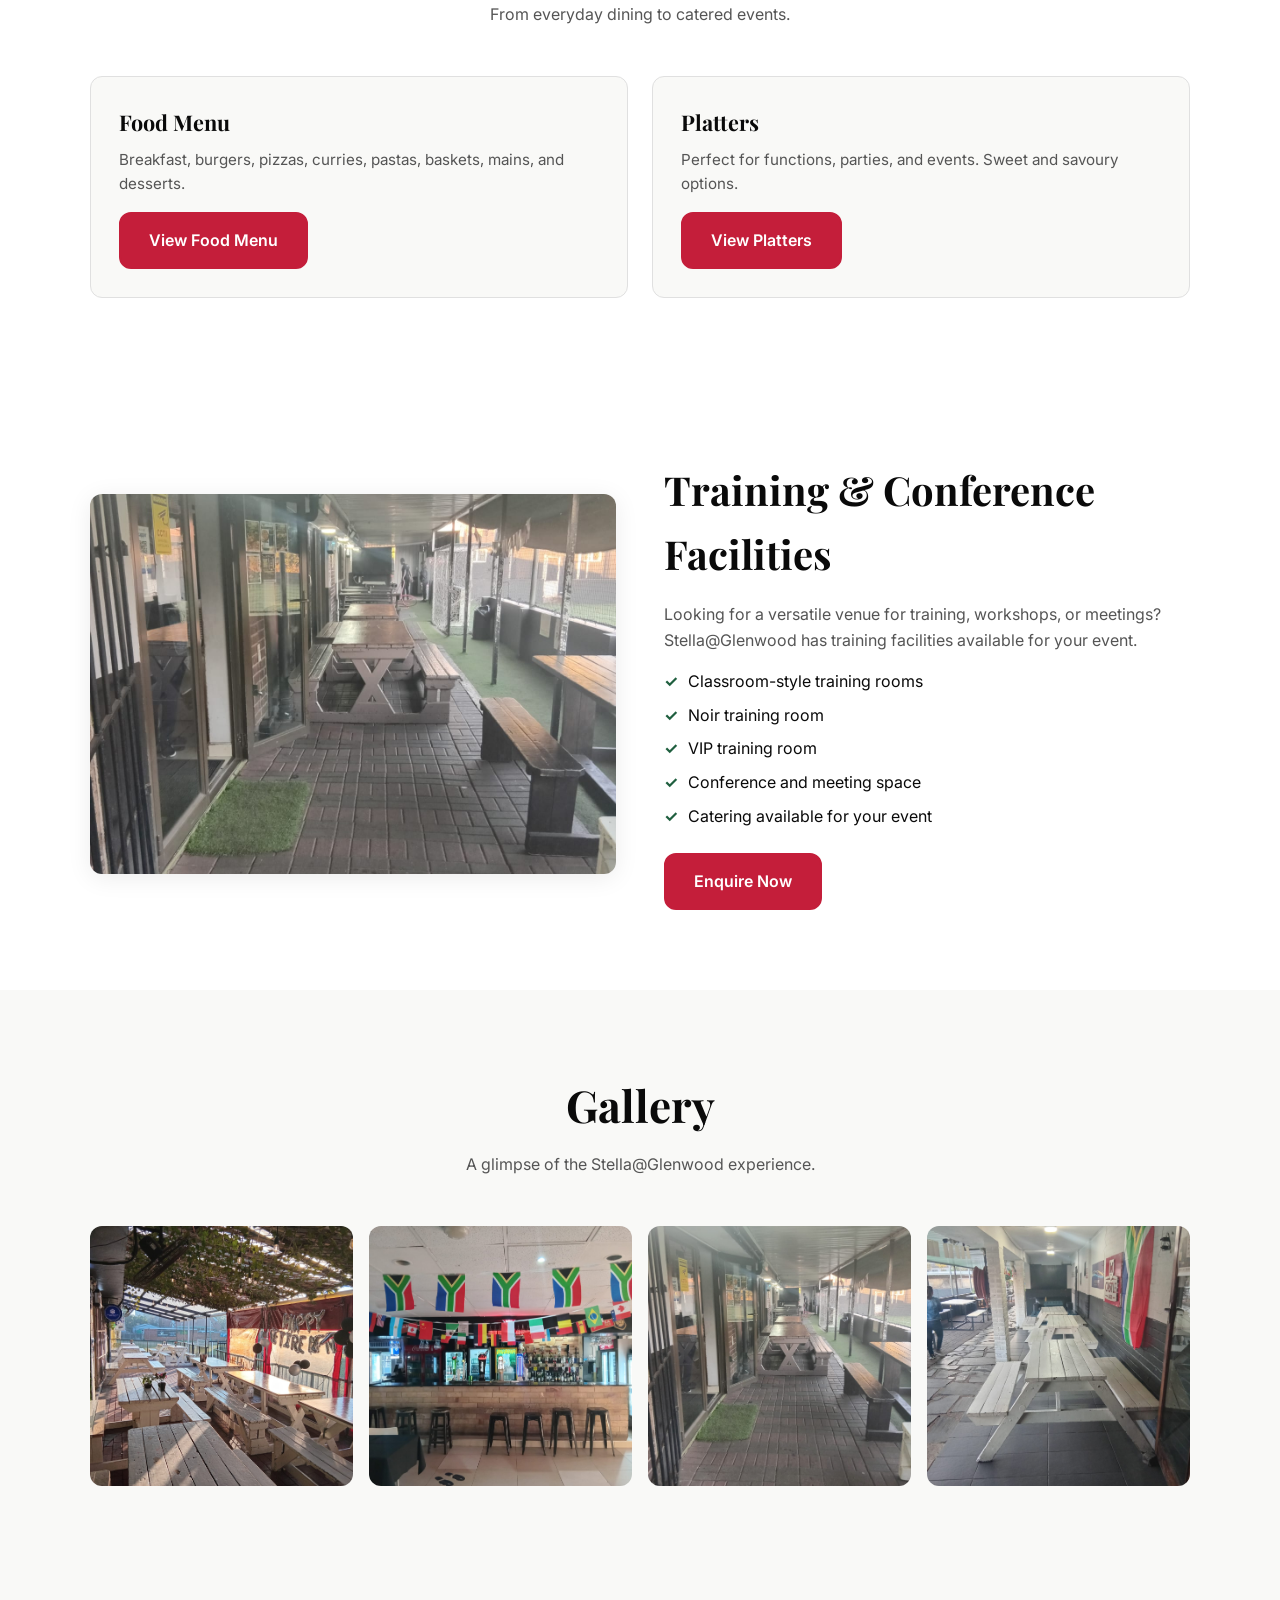
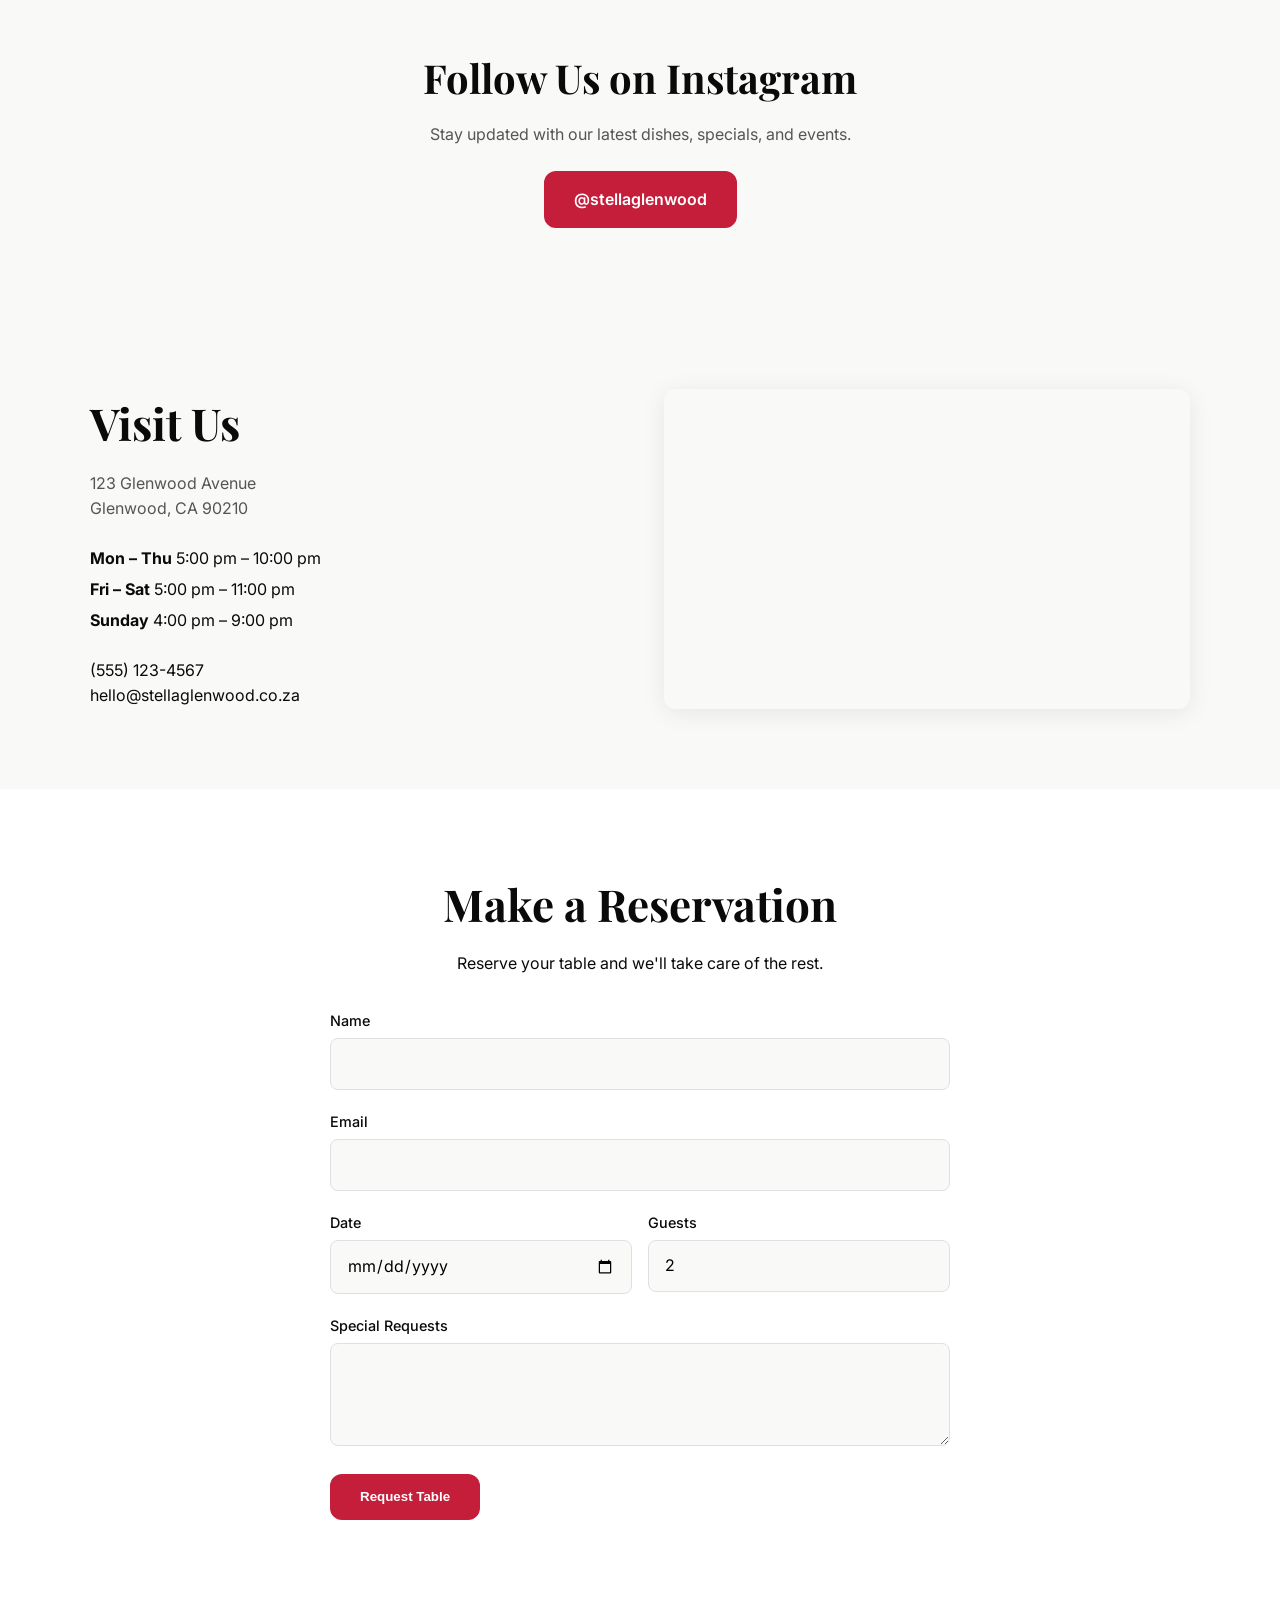
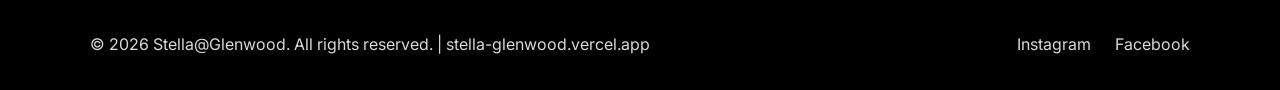
==== commit 414f6da6: "Update site URLs to Vercel custom domain" ====
--- a/index.html
+++ b/index.html
@@ -5,7 +5,7 @@
   <meta name="viewport" content="width=device-width, initial-scale=1.0" />
   <title>Stella@Glenwood | Modern Dining in Glenwood</title>
   <meta name="description" content="Stella@Glenwood offers modern cuisine, warm hospitality, and unforgettable dining experiences in Glenwood, South Africa." />
-  <link rel="canonical" href="https://breyten54-dot.github.io/Stella-Glenwood/" />
+  <link rel="canonical" href="https://stella-glenwood.vercel.app/" />
   <link rel="preconnect" href="https://fonts.googleapis.com" />
   <link rel="preconnect" href="https://fonts.gstatic.com" crossorigin />
   <link href="https://fonts.googleapis.com/css2?family=Playfair+Display:wght@500;700&family=Inter:wght@300;400;500;600&display=swap" rel="stylesheet" />
@@ -196,7 +196,7 @@
 
   <footer class="footer">
     <div class="container">
-      <p>&copy; <span id="year"></span> Stella@Glenwood. All rights reserved. | <a href="https://breyten54-dot.github.io/Stella-Glenwood/">breyten54-dot.github.io/Stella-Glenwood</a></p>
+      <p>&copy; <span id="year"></span> Stella@Glenwood. All rights reserved. | <a href="https://stella-glenwood.vercel.app/">stella-glenwood.vercel.app</a></p>
       <div class="socials">
         <a href="https://www.instagram.com/stellaglenwood" target="_blank" rel="noopener noreferrer" aria-label="Instagram">Instagram</a>
         <a href="https://www.facebook.com" target="_blank" rel="noopener noreferrer" aria-label="Facebook">Facebook</a>
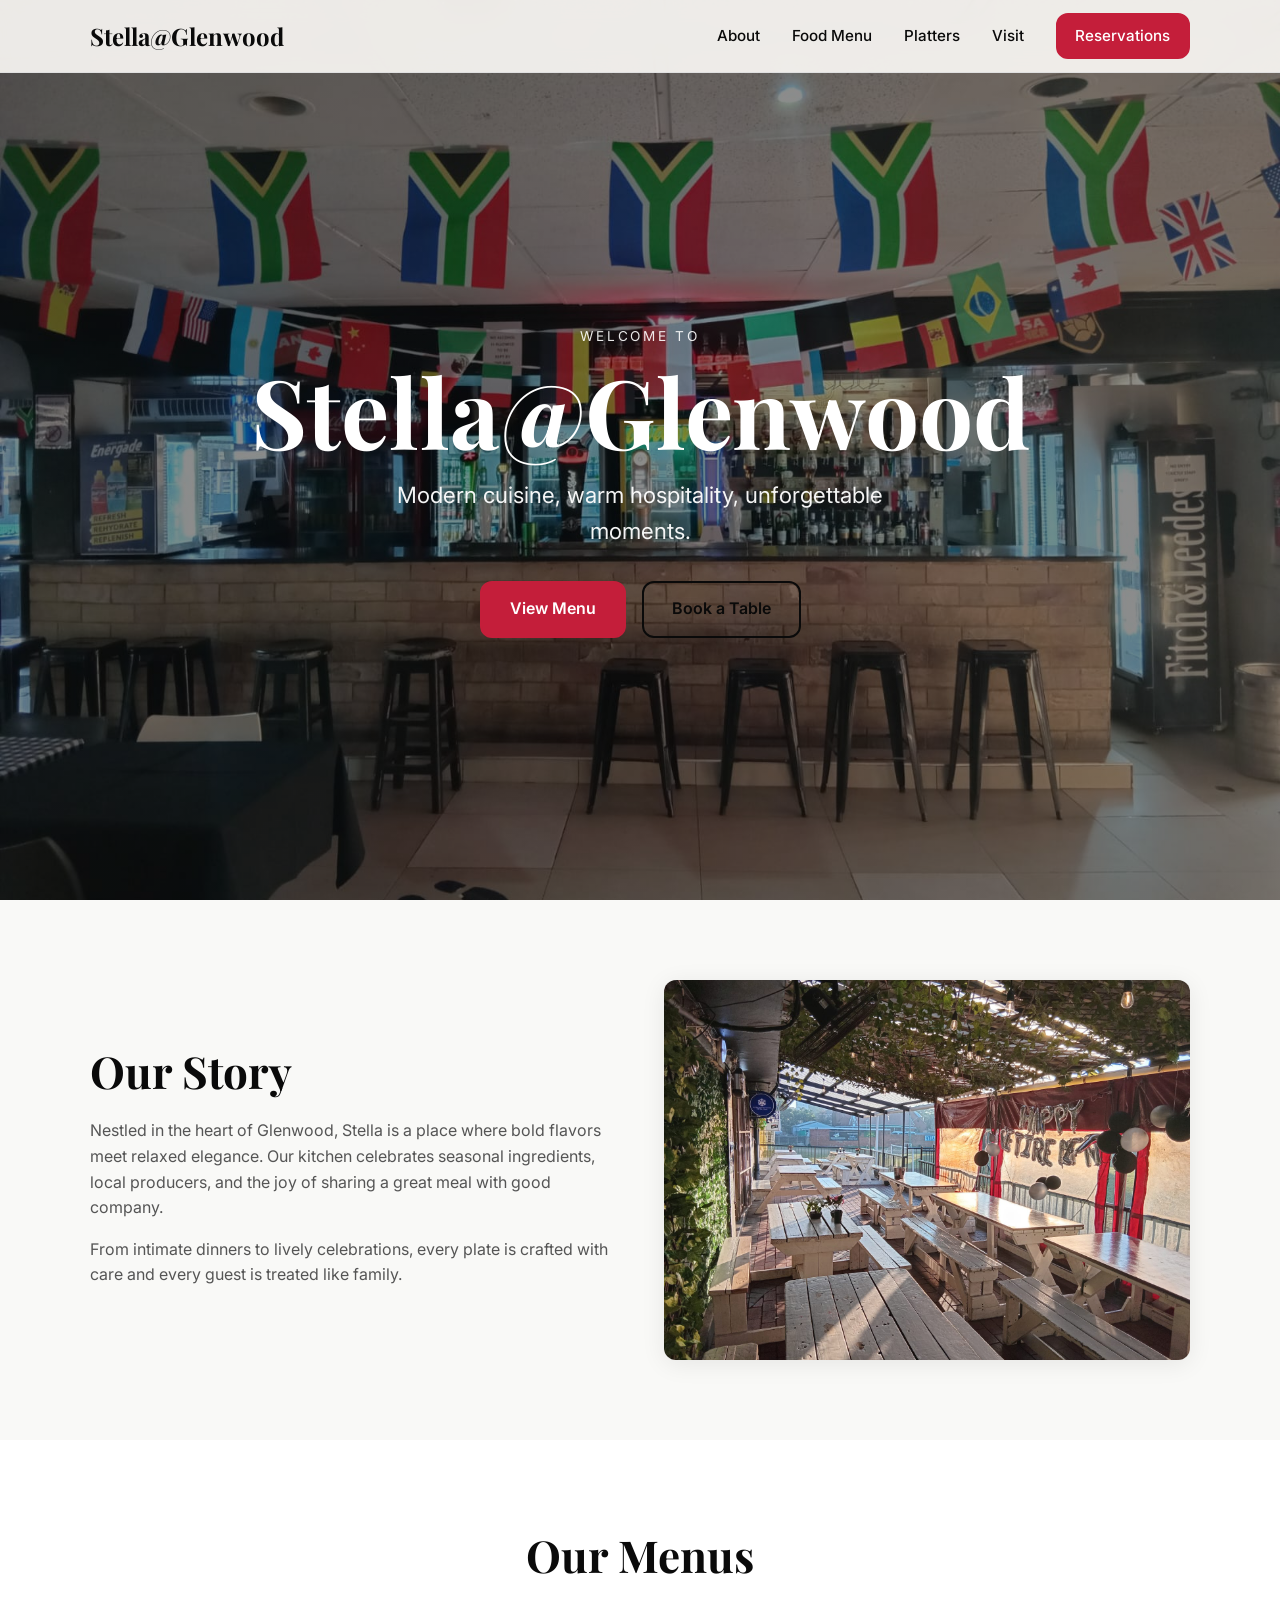
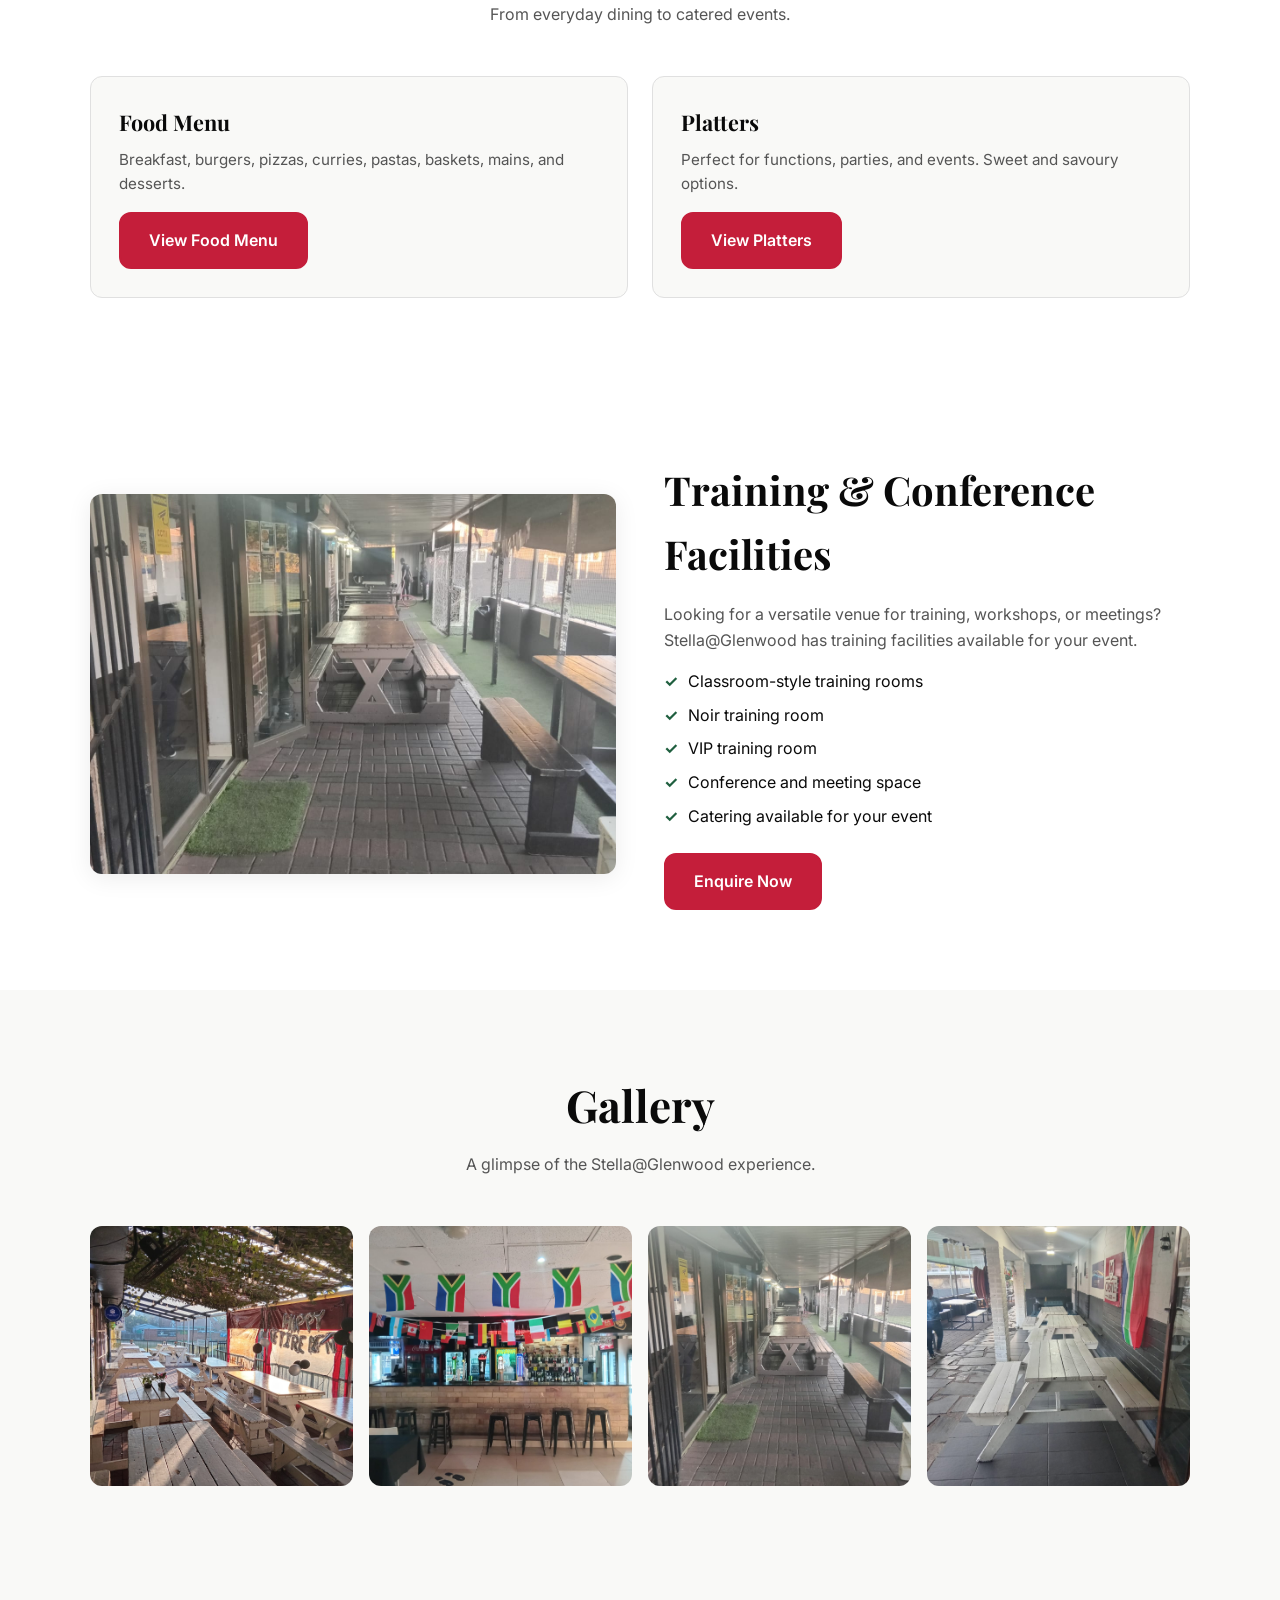
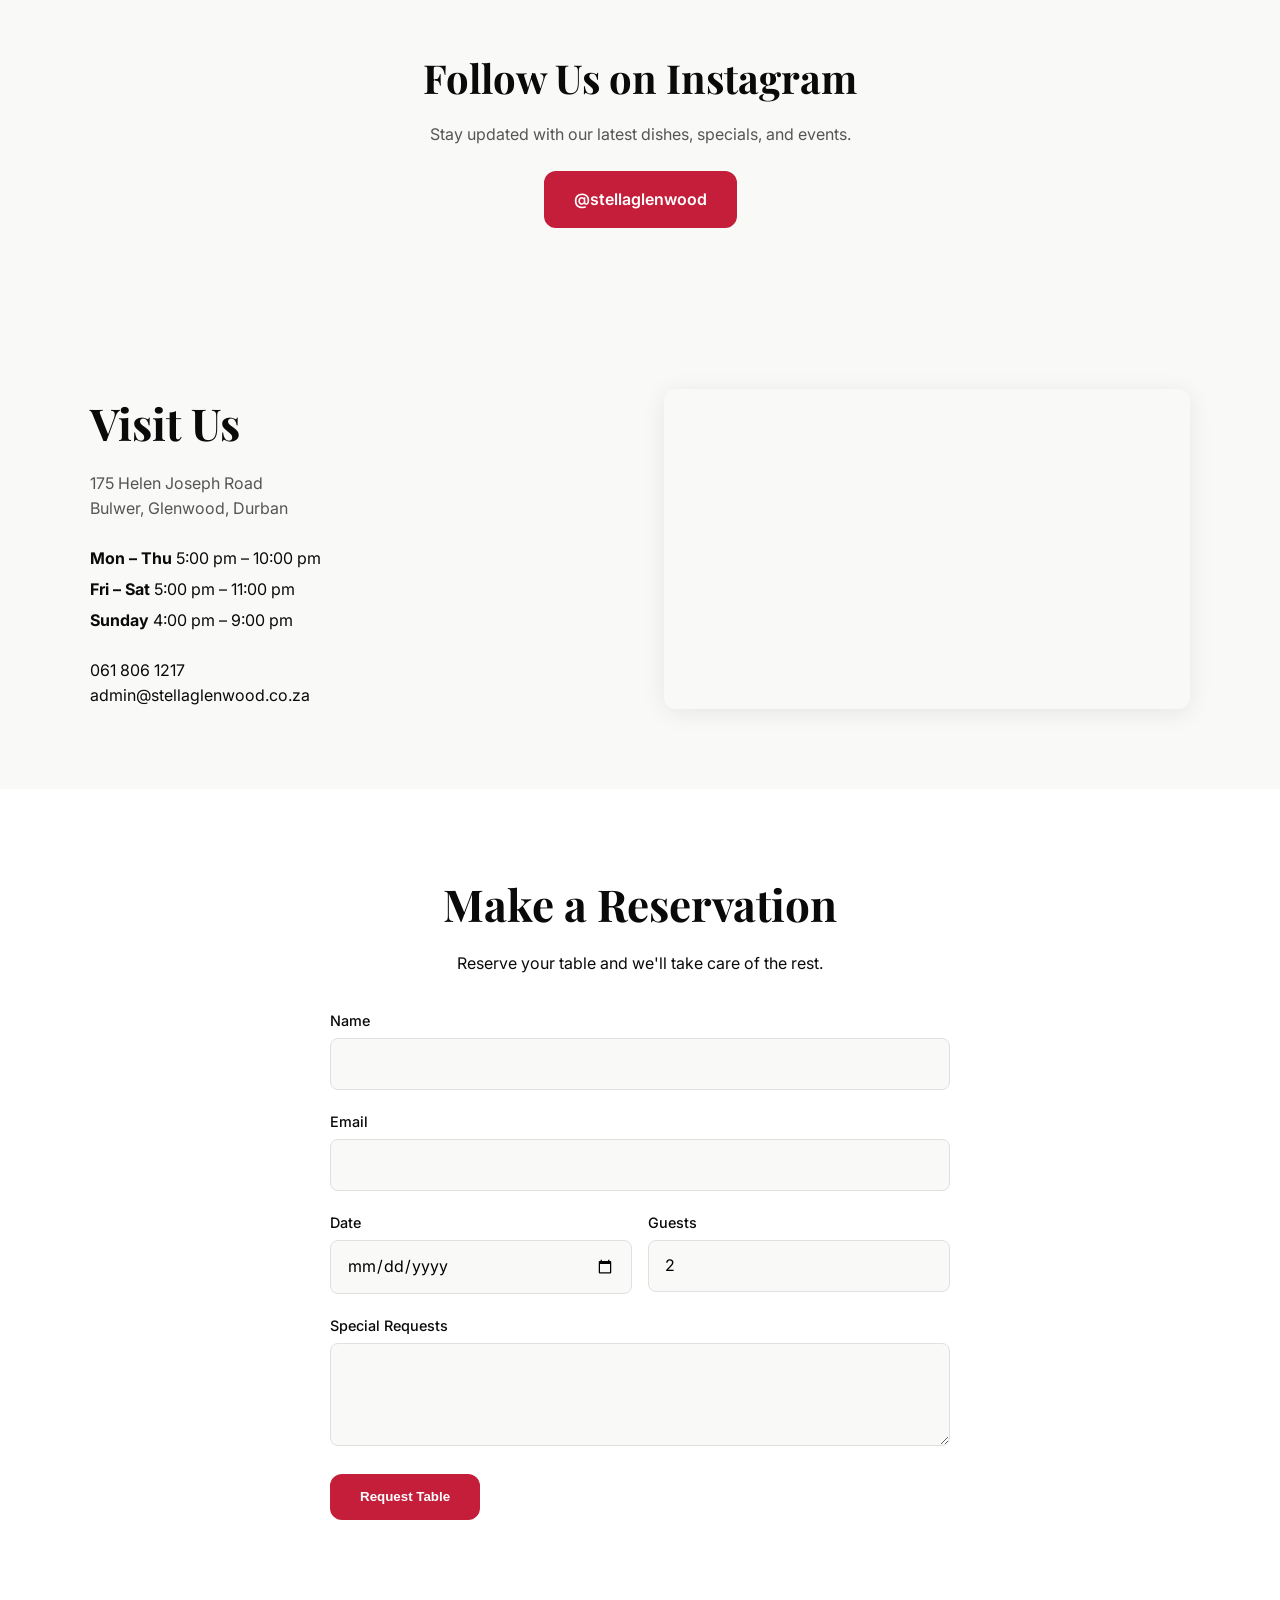
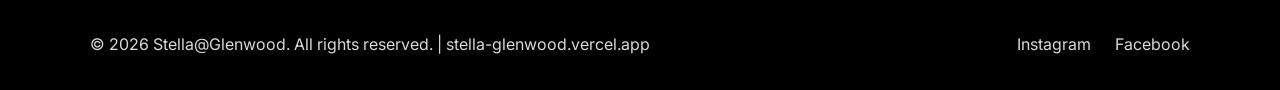
==== commit 9b3cbf1c: "Update contact details: address, phone, email, and map" ====
--- a/index.html
+++ b/index.html
@@ -133,8 +133,8 @@
         <div class="visit-info">
           <h2>Visit Us</h2>
           <address>
-            123 Glenwood Avenue<br />
-            Glenwood, CA 90210
+            175 Helen Joseph Road<br />
+            Bulwer, Glenwood, Durban
           </address>
           <ul class="hours">
             <li><strong>Mon – Thu</strong> 5:00 pm – 10:00 pm</li>
@@ -142,13 +142,13 @@
             <li><strong>Sunday</strong> 4:00 pm – 9:00 pm</li>
           </ul>
           <p>
-            <a href="tel:+15551234567">(555) 123-4567</a><br />
-            <a href="mailto:hello@stellaglenwood.co.za">hello@stellaglenwood.co.za</a>
+            <a href="tel:+27618061217">061 806 1217</a><br />
+            <a href="mailto:admin@stellaglenwood.co.za">admin@stellaglenwood.co.za</a>
           </p>
         </div>
         <div class="map">
           <iframe
-            src="https://www.google.com/maps/embed?pb=!1m18!1m12!1m3!1d3306.0!2d-118.25!3d34.05!2m3!1f0!2f0!3f0!3m2!1i1024!2i768!4f13.1!3m3!1m2!1s0x0%3A0x0!2zMzTCsDAzJzAwLjAiTiAxMTgswrAxNScwMC4wIlc!5e0!3m2!1sen!2sus!4v1"
+            src="https://www.google.com/maps/embed?pb=!1m18!1m12!1m3!1d3460.0!2d31.0167!3d-29.85!2m3!1f0!2f0!3f0!3m2!1i1024!2i768!4f13.1!3m3!1m2!1s0x0%3A0x0!2zMjkrzDUxJzAwLjAiUyAzMcKwMDEnMDAuMCJF!5e0!3m2!1sen!2sza!4v1"
             width="100%"
             height="100%"
             style="border:0;"
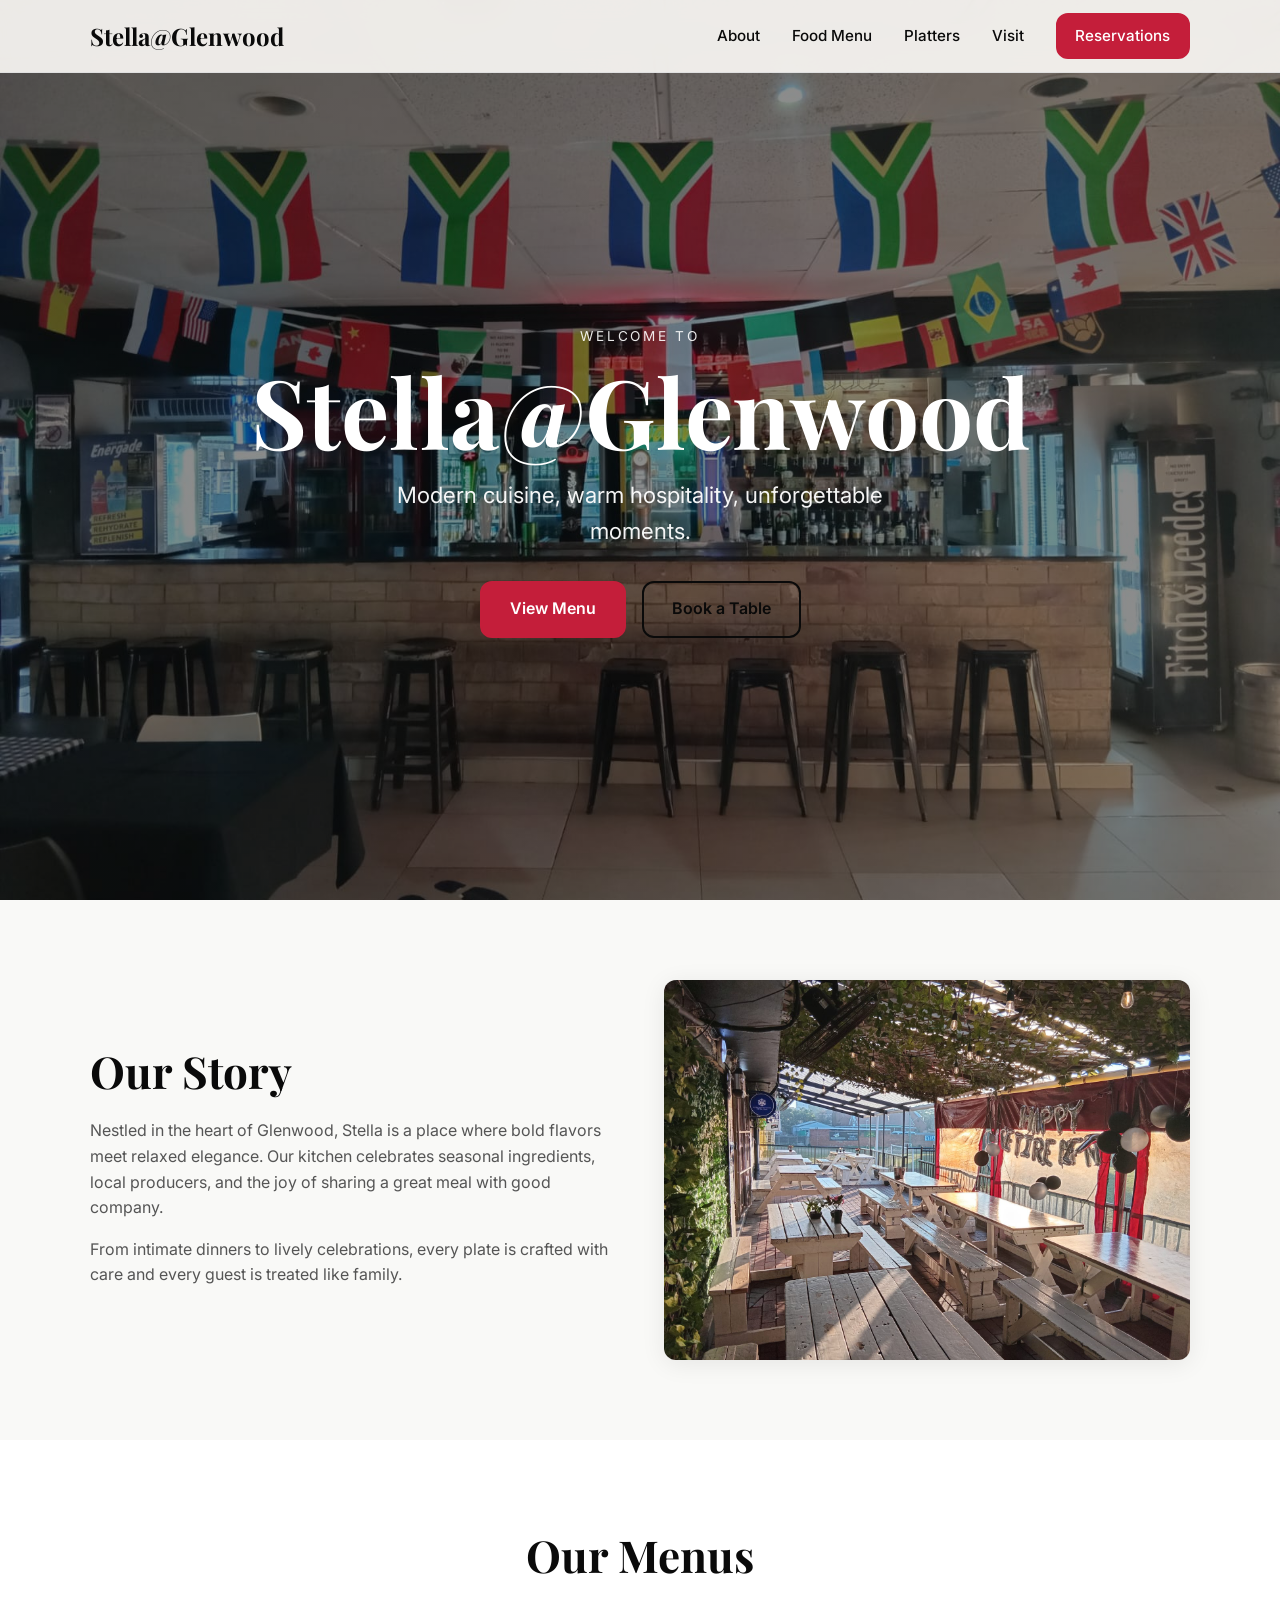
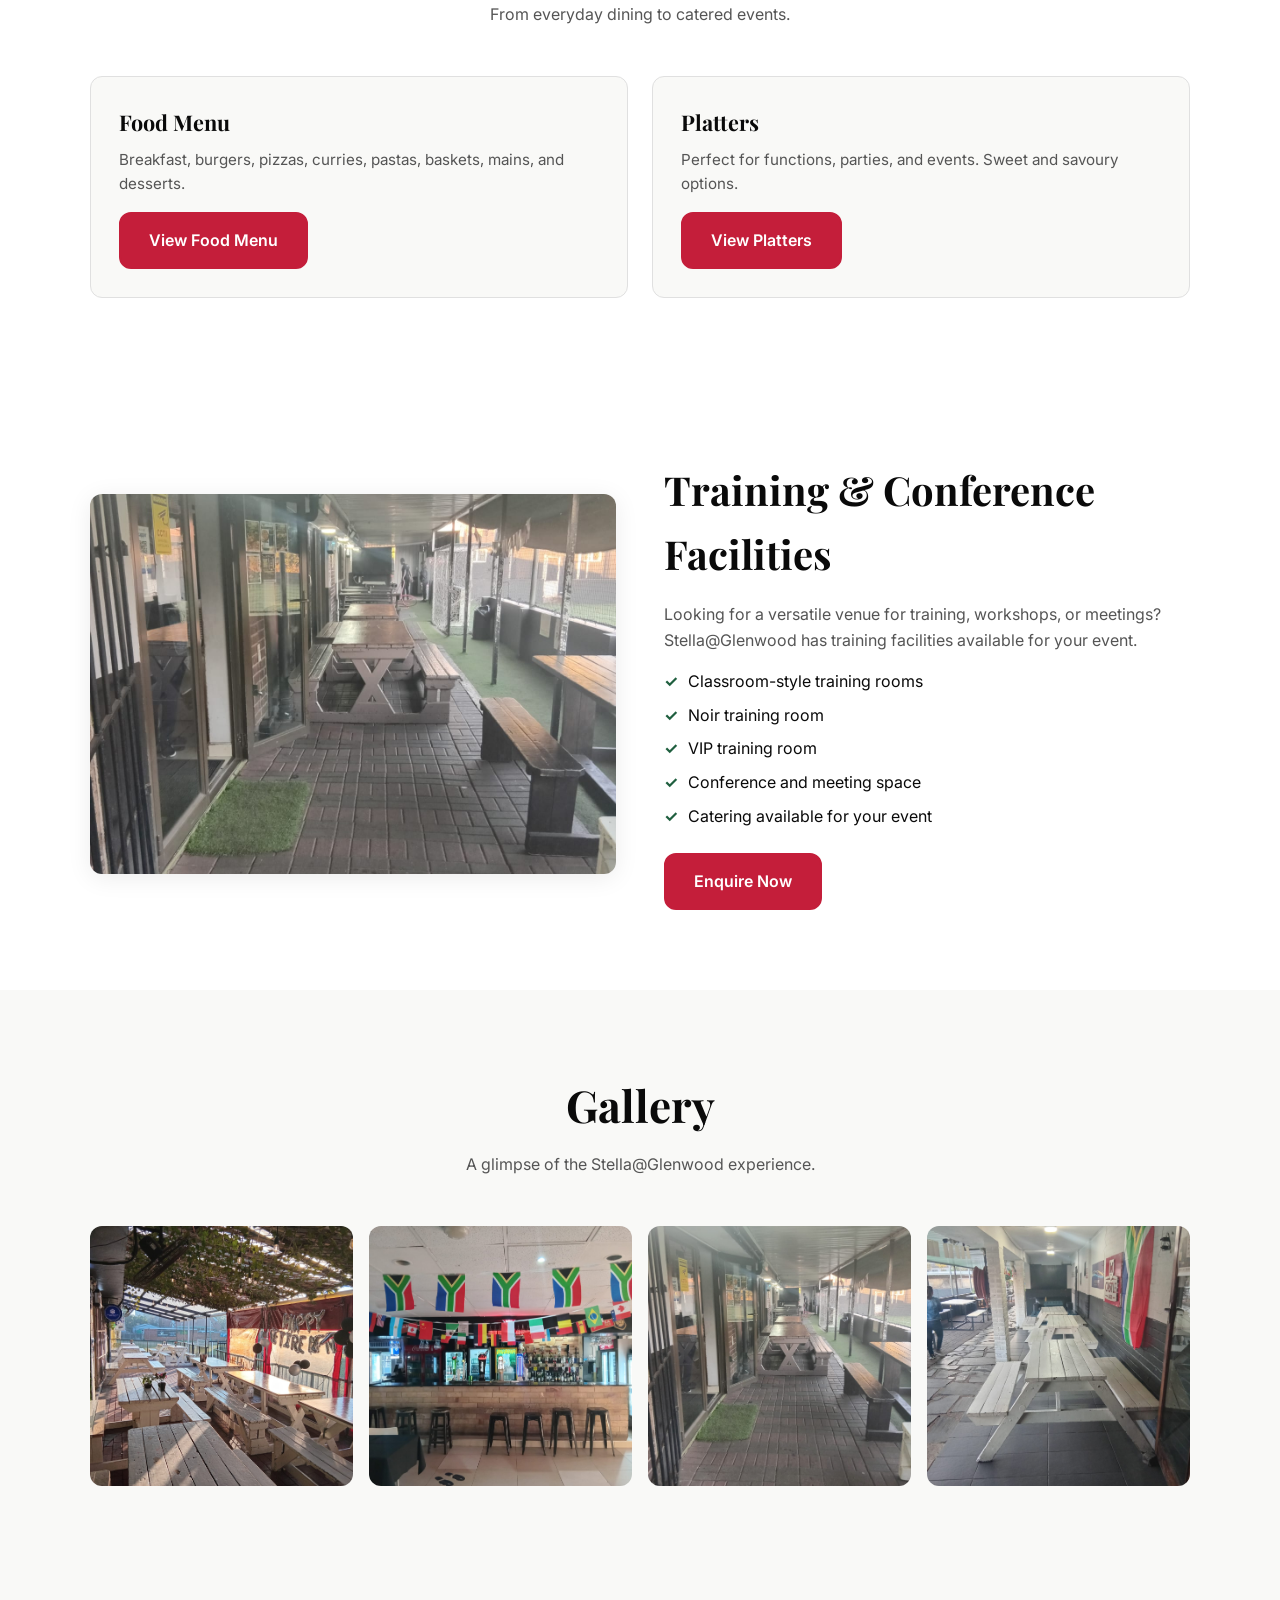
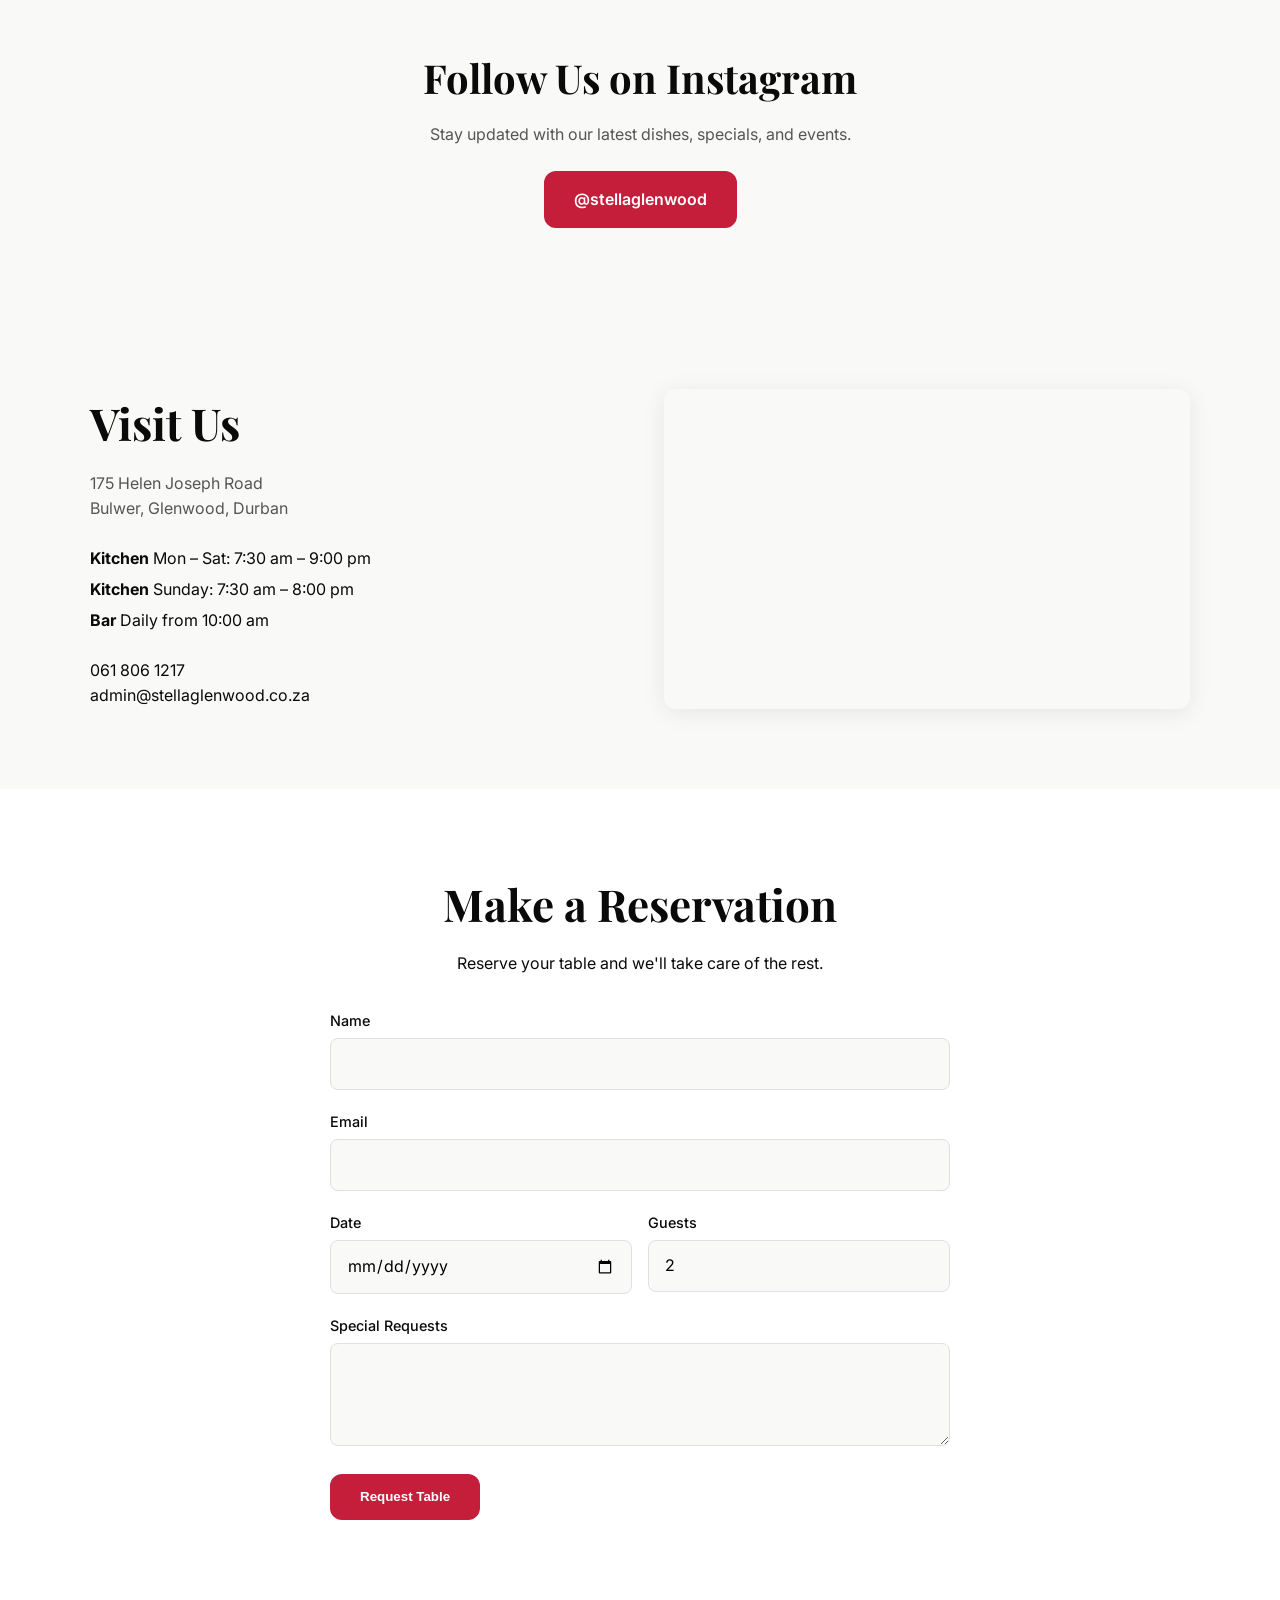
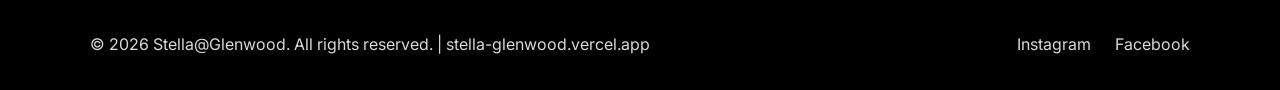
==== commit 303e17af: "Update opening hours for kitchen and bar" ====
--- a/index.html
+++ b/index.html
@@ -137,9 +137,9 @@
             Bulwer, Glenwood, Durban
           </address>
           <ul class="hours">
-            <li><strong>Mon – Thu</strong> 5:00 pm – 10:00 pm</li>
-            <li><strong>Fri – Sat</strong> 5:00 pm – 11:00 pm</li>
-            <li><strong>Sunday</strong> 4:00 pm – 9:00 pm</li>
+            <li><strong>Kitchen</strong> Mon – Sat: 7:30 am – 9:00 pm</li>
+            <li><strong>Kitchen</strong> Sunday: 7:30 am – 8:00 pm</li>
+            <li><strong>Bar</strong> Daily from 10:00 am</li>
           </ul>
           <p>
             <a href="tel:+27618061217">061 806 1217</a><br />
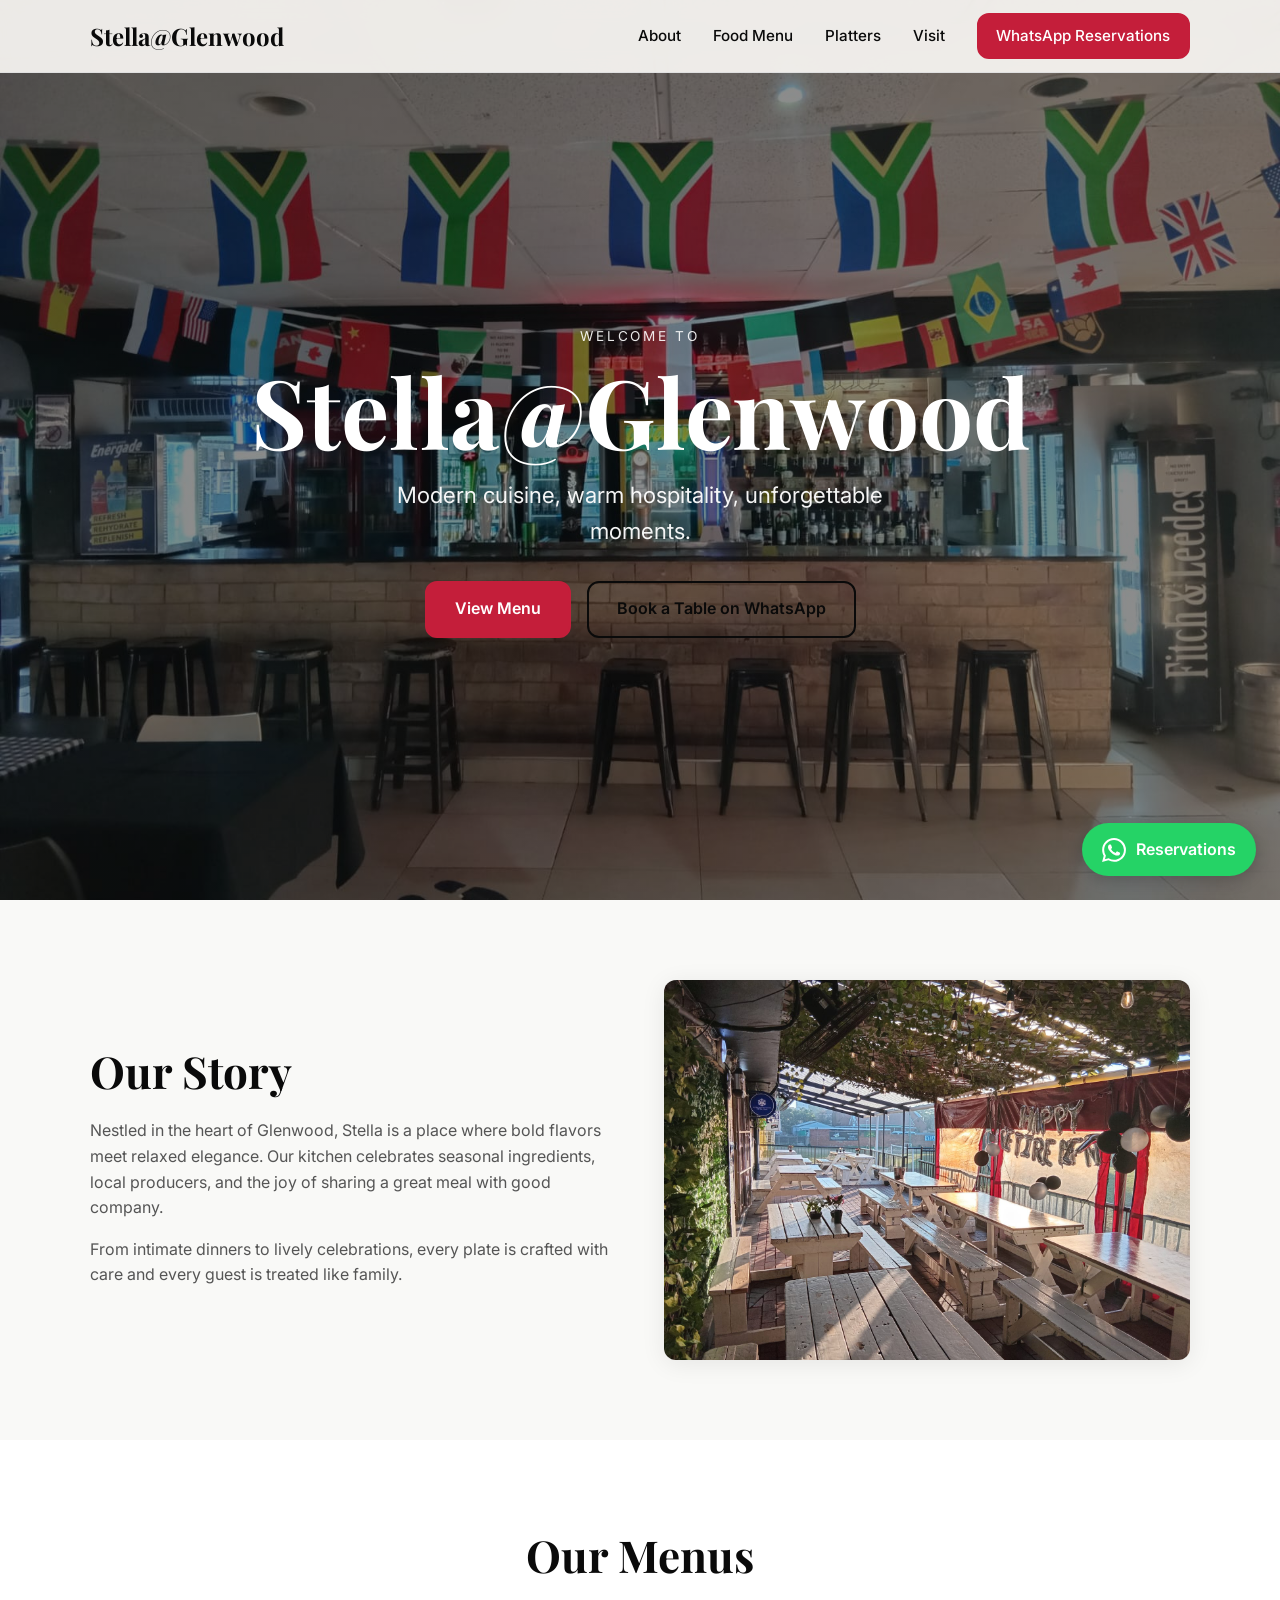
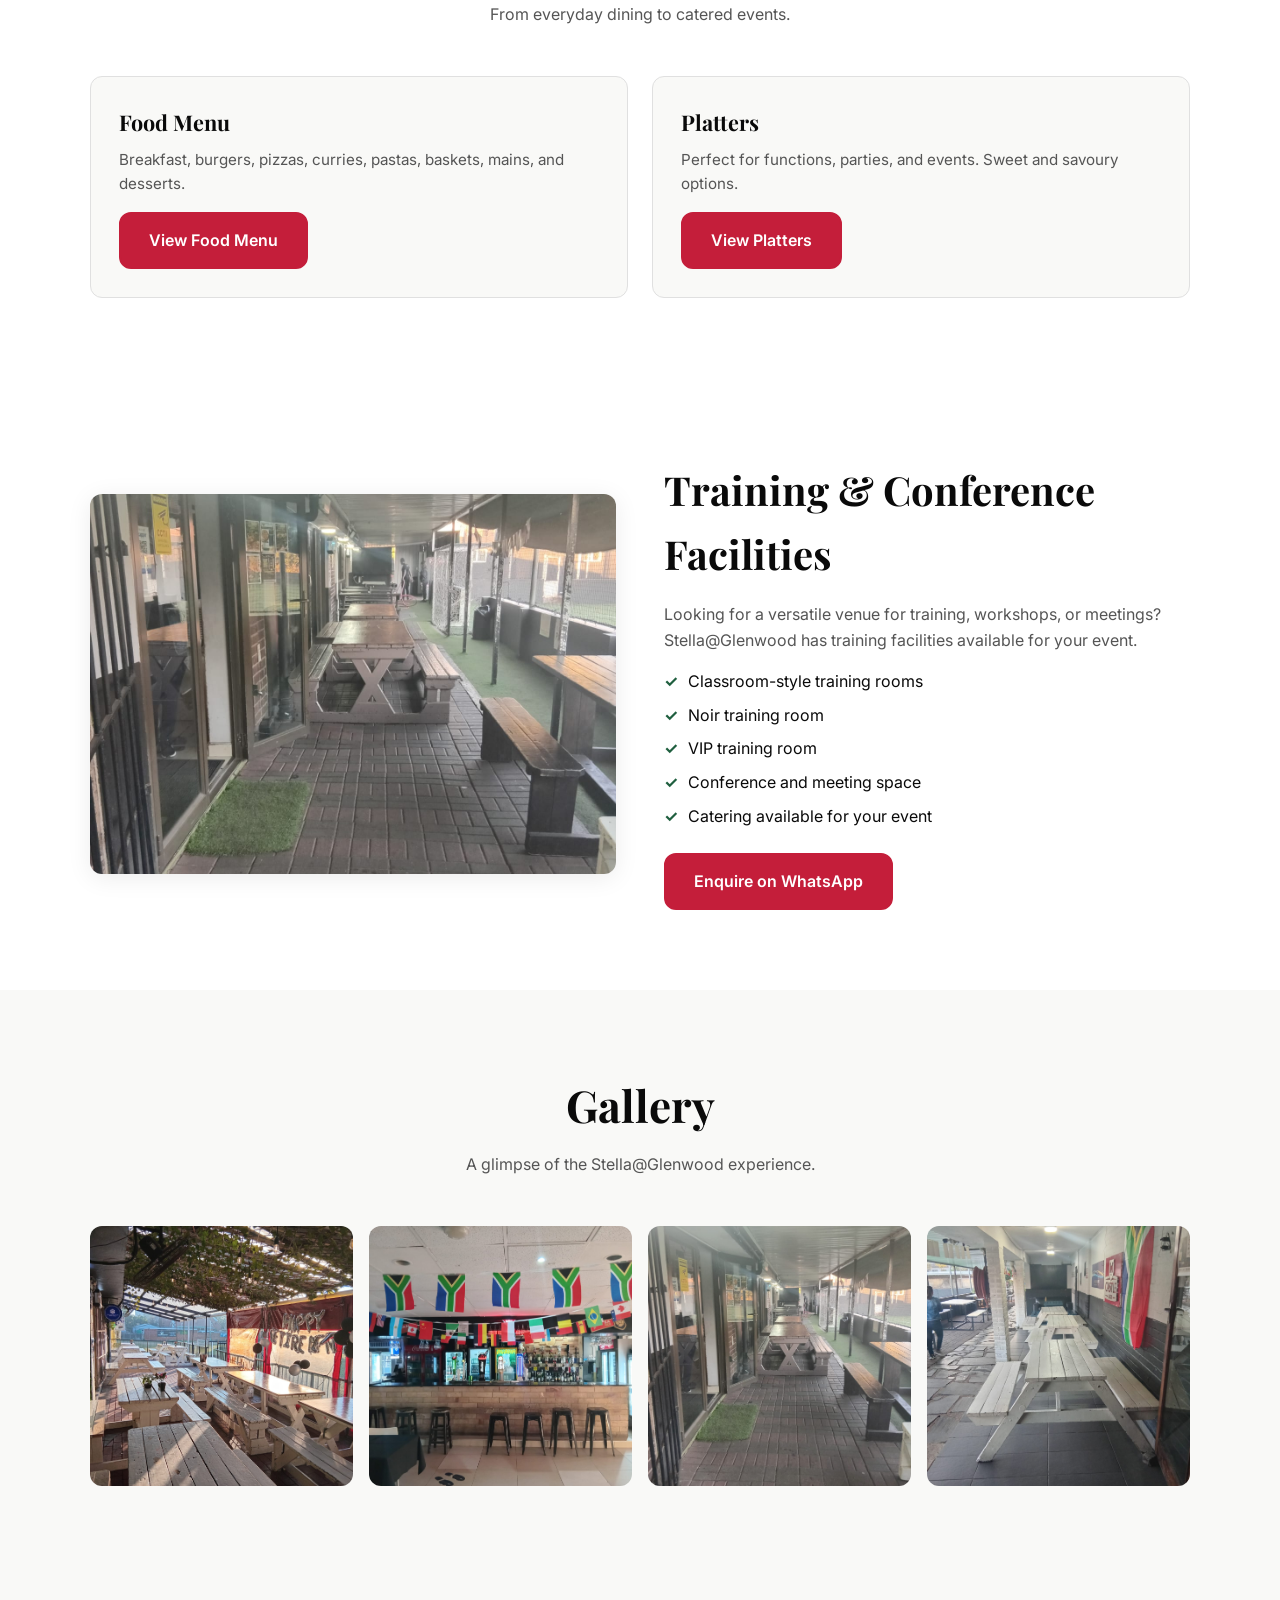
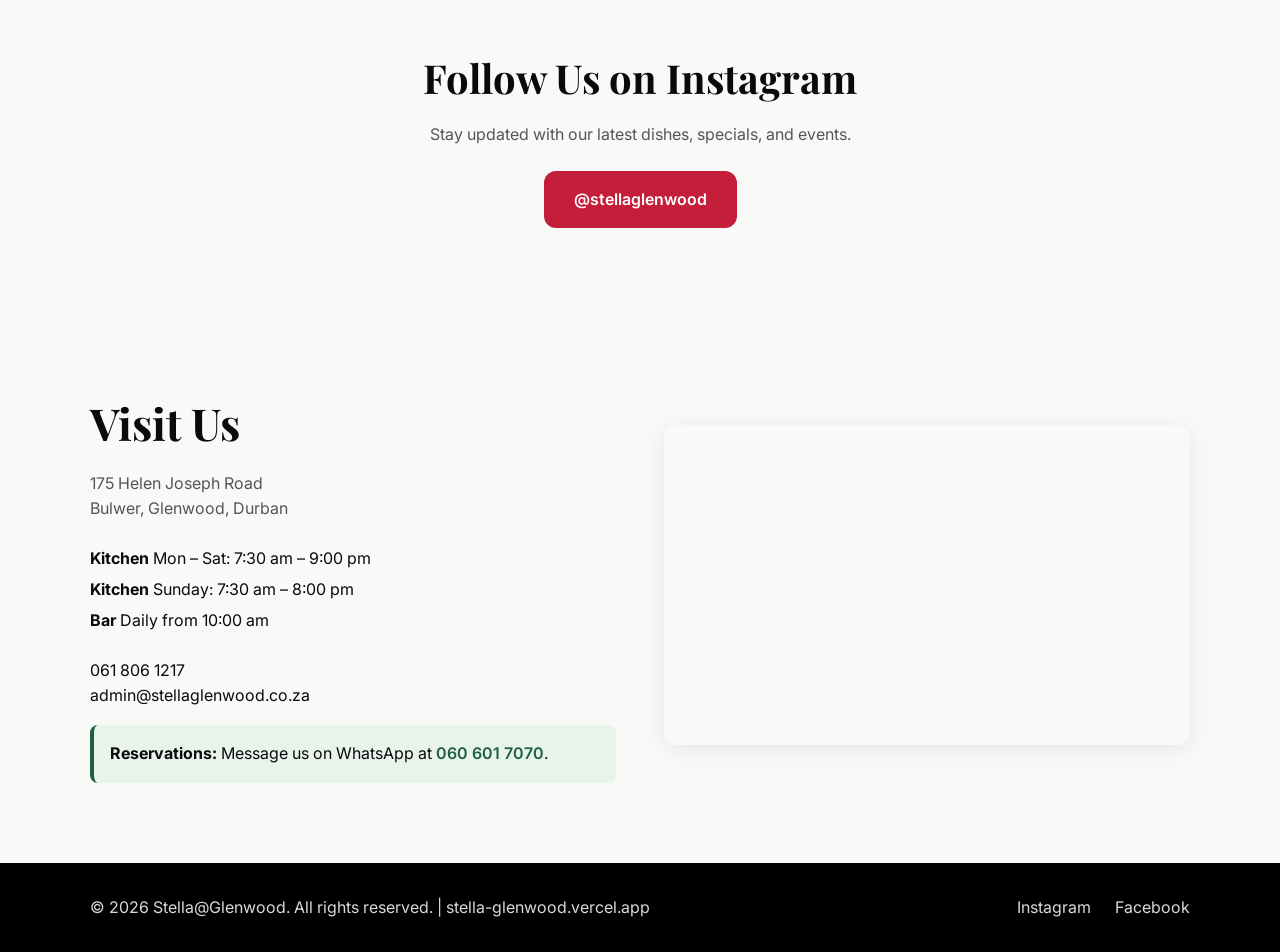
==== commit e1016472: "Replace reservation form with WhatsApp reservation link and floating button" ====
--- a/index.html
+++ b/index.html
@@ -25,7 +25,7 @@
         <li><a href="menu.html">Food Menu</a></li>
         <li><a href="platters.html">Platters</a></li>
         <li><a href="#visit">Visit</a></li>
-        <li><a href="#reservations" class="btn btn-small">Reservations</a></li>
+        <li><a href="https://wa.me/27606017070" target="_blank" rel="noopener noreferrer" class="btn btn-small">WhatsApp Reservations</a></li>
       </ul>
     </nav>
   </header>
@@ -38,7 +38,7 @@
         <p class="hero-subtitle">Modern cuisine, warm hospitality, unforgettable moments.</p>
         <div class="hero-actions">
           <a href="#menu" class="btn">View Menu</a>
-          <a href="#reservations" class="btn btn-outline">Book a Table</a>
+          <a href="https://wa.me/27606017070" target="_blank" rel="noopener noreferrer" class="btn btn-outline">Book a Table on WhatsApp</a>
         </div>
       </div>
     </section>
@@ -98,7 +98,7 @@
             <li>Conference and meeting space</li>
             <li>Catering available for your event</li>
           </ul>
-          <a href="#reservations" class="btn">Enquire Now</a>
+          <a href="https://wa.me/27606017070" target="_blank" rel="noopener noreferrer" class="btn">Enquire on WhatsApp</a>
         </div>
       </div>
     </section>
@@ -145,10 +145,13 @@
             <a href="tel:+27618061217">061 806 1217</a><br />
             <a href="mailto:admin@stellaglenwood.co.za">admin@stellaglenwood.co.za</a>
           </p>
+          <p class="whatsapp-note">
+            <strong>Reservations:</strong> Message us on WhatsApp at <a href="https://wa.me/27606017070" target="_blank" rel="noopener noreferrer">060 601 7070</a>.
+          </p>
         </div>
         <div class="map">
           <iframe
-            src="https://www.google.com/maps/embed?pb=!1m18!1m12!1m3!1d3460.0!2d31.0167!3d-29.85!2m3!1f0!2f0!3f0!3m2!1i1024!2i768!4f13.1!3m3!1m2!1s0x0%3A0x0!2zMjkrzDUxJzAwLjAiUyAzMcKwMDEnMDAuMCJF!5e0!3m2!1sen!2sza!4v1"
+            src="https://maps.google.com/maps?q=-29.85821613606981,30.997595849509963&hl=en&z=16&output=embed"
             width="100%"
             height="100%"
             style="border:0;"
@@ -161,37 +164,10 @@
       </div>
     </section>
 
-    <section id="reservations" class="reservations section">
-      <div class="container narrow">
-        <h2>Make a Reservation</h2>
-        <p>Reserve your table and we'll take care of the rest.</p>
-        <form class="reservation-form" action="#" method="post">
-          <div class="form-group">
-            <label for="name">Name</label>
-            <input type="text" id="name" name="name" required />
-          </div>
-          <div class="form-group">
-            <label for="email">Email</label>
-            <input type="email" id="email" name="email" required />
-          </div>
-          <div class="form-row">
-            <div class="form-group">
-              <label for="date">Date</label>
-              <input type="date" id="date" name="date" required />
-            </div>
-            <div class="form-group">
-              <label for="guests">Guests</label>
-              <input type="number" id="guests" name="guests" min="1" max="20" value="2" required />
-            </div>
-          </div>
-          <div class="form-group">
-            <label for="requests">Special Requests</label>
-            <textarea id="requests" name="requests" rows="3"></textarea>
-          </div>
-          <button type="submit" class="btn">Request Table</button>
-        </form>
-      </div>
-    </section>
+    <a href="https://wa.me/27606017070" target="_blank" rel="noopener noreferrer" class="whatsapp-float" aria-label="Make a reservation on WhatsApp">
+      <svg viewBox="0 0 24 24" xmlns="http://www.w3.org/2000/svg"><path d="M17.472 14.382c-.297-.149-1.758-.867-2.03-.967-.273-.099-.471-.148-.67.15-.197.297-.767.966-.94 1.164-.173.199-.347.223-.644.075-.297-.15-1.255-.463-2.39-1.475-.883-.788-1.48-1.761-1.653-2.059-.173-.297-.018-.458.13-.606.134-.133.298-.347.446-.52.149-.174.198-.298.298-.497.099-.198.05-.371-.025-.52-.075-.149-.669-1.612-.916-2.207-.242-.579-.487-.5-.669-.51-.173-.008-.371-.01-.57-.01-.198 0-.52.074-.792.372-.272.297-1.04 1.016-1.04 2.479 0 1.462 1.065 2.875 1.213 3.074.149.198 2.096 3.2 5.077 4.487.709.306 1.262.489 1.694.625.712.227 1.36.195 1.871.118.571-.085 1.758-.719 2.006-1.413.248-.694.248-1.289.173-1.413-.074-.124-.272-.198-.57-.347m-5.421 7.403h-.004a9.87 9.87 0 01-5.031-1.378l-.361-.214-3.741.982.998-3.648-.235-.374a9.86 9.86 0 01-1.51-5.26c.001-5.45 4.436-9.884 9.888-9.884 2.64 0 5.122 1.03 6.988 2.898a9.825 9.825 0 012.893 6.994c-.003 5.45-4.437 9.884-9.885 9.884m8.413-18.297A11.815 11.815 0 0012.05 0C5.495 0 .16 5.335.157 11.892c0 2.096.547 4.142 1.588 5.945L.057 24l6.305-1.654a11.882 11.882 0 005.683 1.448h.005c6.554 0 11.89-5.335 11.893-11.893a11.821 11.821 0 00-3.48-8.413z"/></svg>
+      <span>Reservations</span>
+    </a>
   </main>
 
   <footer class="footer">
--- a/styles.css
+++ b/styles.css
@@ -570,6 +570,52 @@
   margin-bottom: 1.5rem;
 }
 
+/* WhatsApp Float Button */
+.whatsapp-float {
+  position: fixed;
+  bottom: 1.5rem;
+  right: 1.5rem;
+  z-index: 1000;
+  display: flex;
+  align-items: center;
+  gap: 0.6rem;
+  background: #25D366;
+  color: #fff;
+  padding: 0.85rem 1.25rem;
+  border-radius: 50px;
+  box-shadow: 0 4px 16px rgba(0, 0, 0, 0.2);
+  font-weight: 600;
+  transition: transform 0.2s, box-shadow 0.2s;
+}
+
+.whatsapp-float:hover {
+  transform: translateY(-3px);
+  box-shadow: 0 6px 20px rgba(0, 0, 0, 0.25);
+}
+
+.whatsapp-float svg {
+  width: 24px;
+  height: 24px;
+  fill: currentColor;
+}
+
+.whatsapp-note {
+  margin-top: 1rem;
+  padding: 1rem;
+  background: var(--color-secondary-light);
+  border-left: 4px solid var(--color-secondary);
+  border-radius: 8px;
+}
+
+.whatsapp-note a {
+  color: var(--color-secondary);
+  font-weight: 600;
+}
+
+.whatsapp-note a:hover {
+  color: var(--color-accent);
+}
+
 /* Footer */
 .footer {
   background: #000000;
